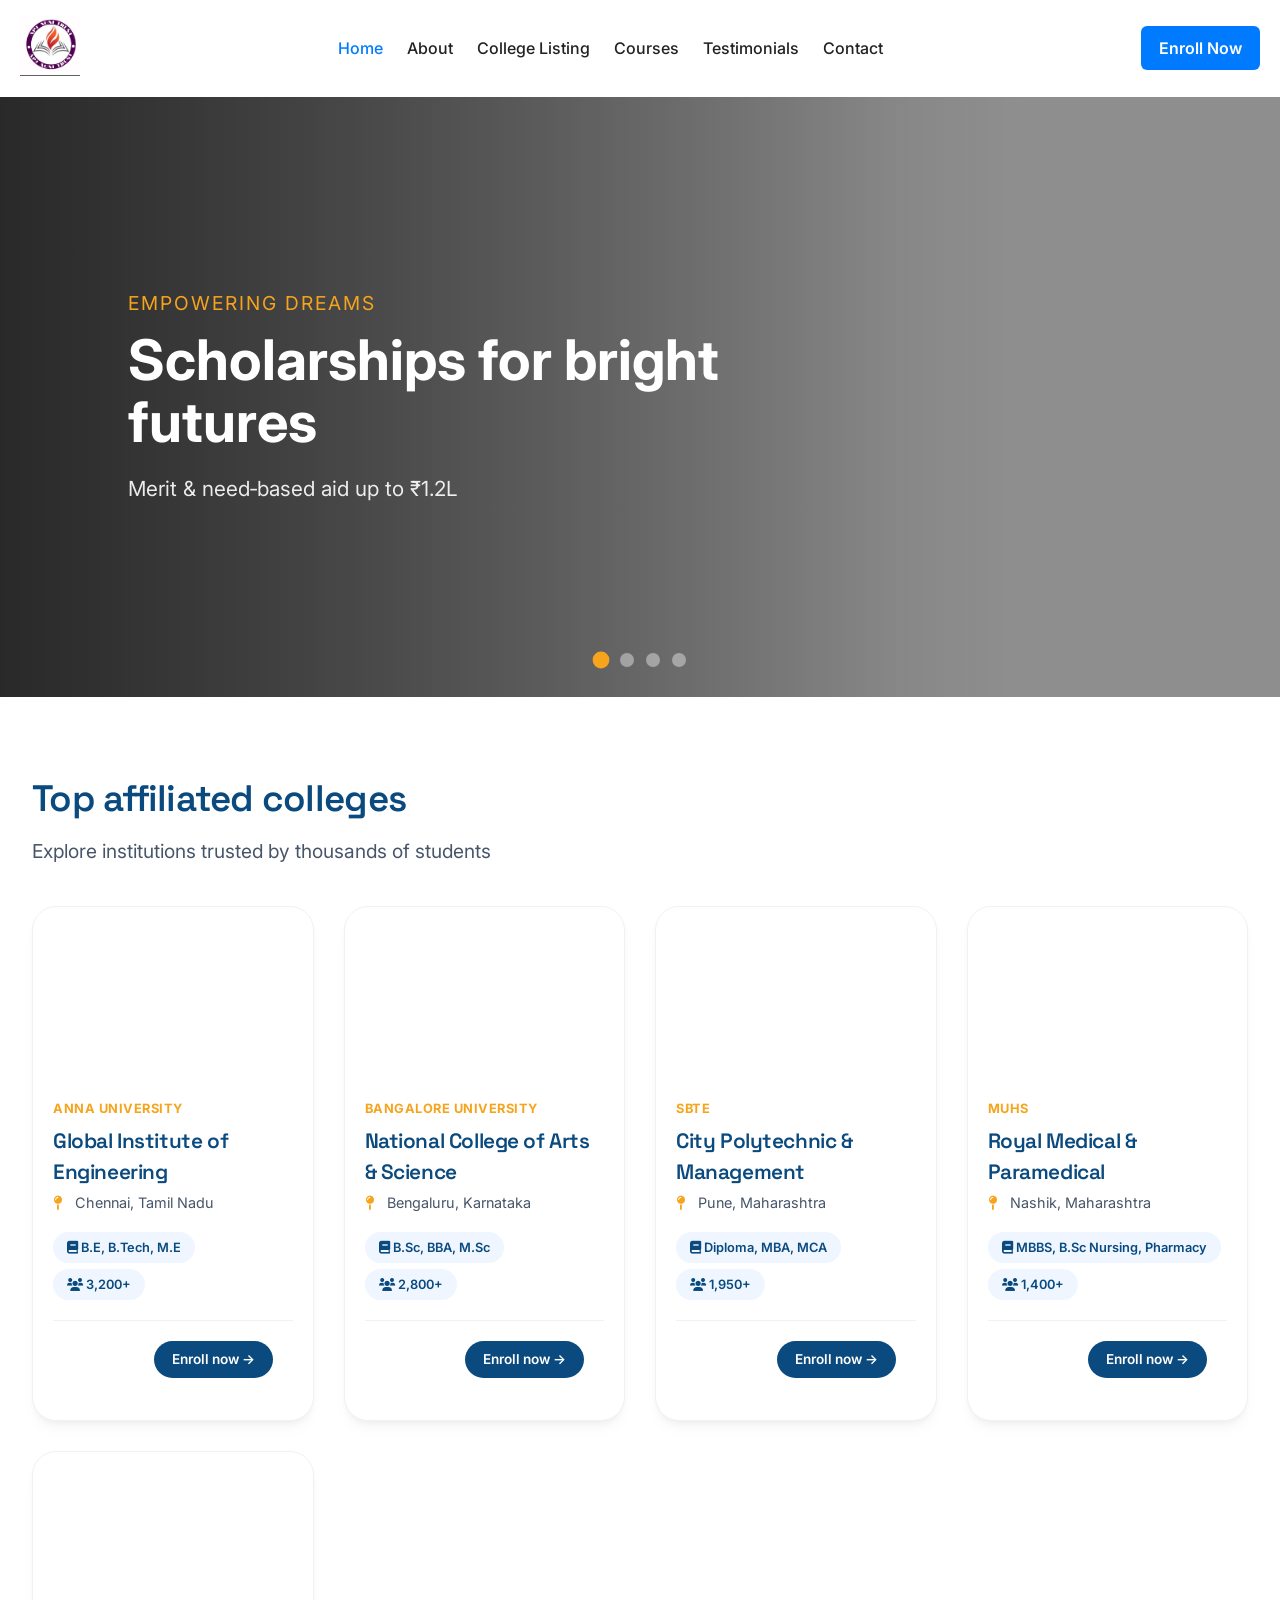
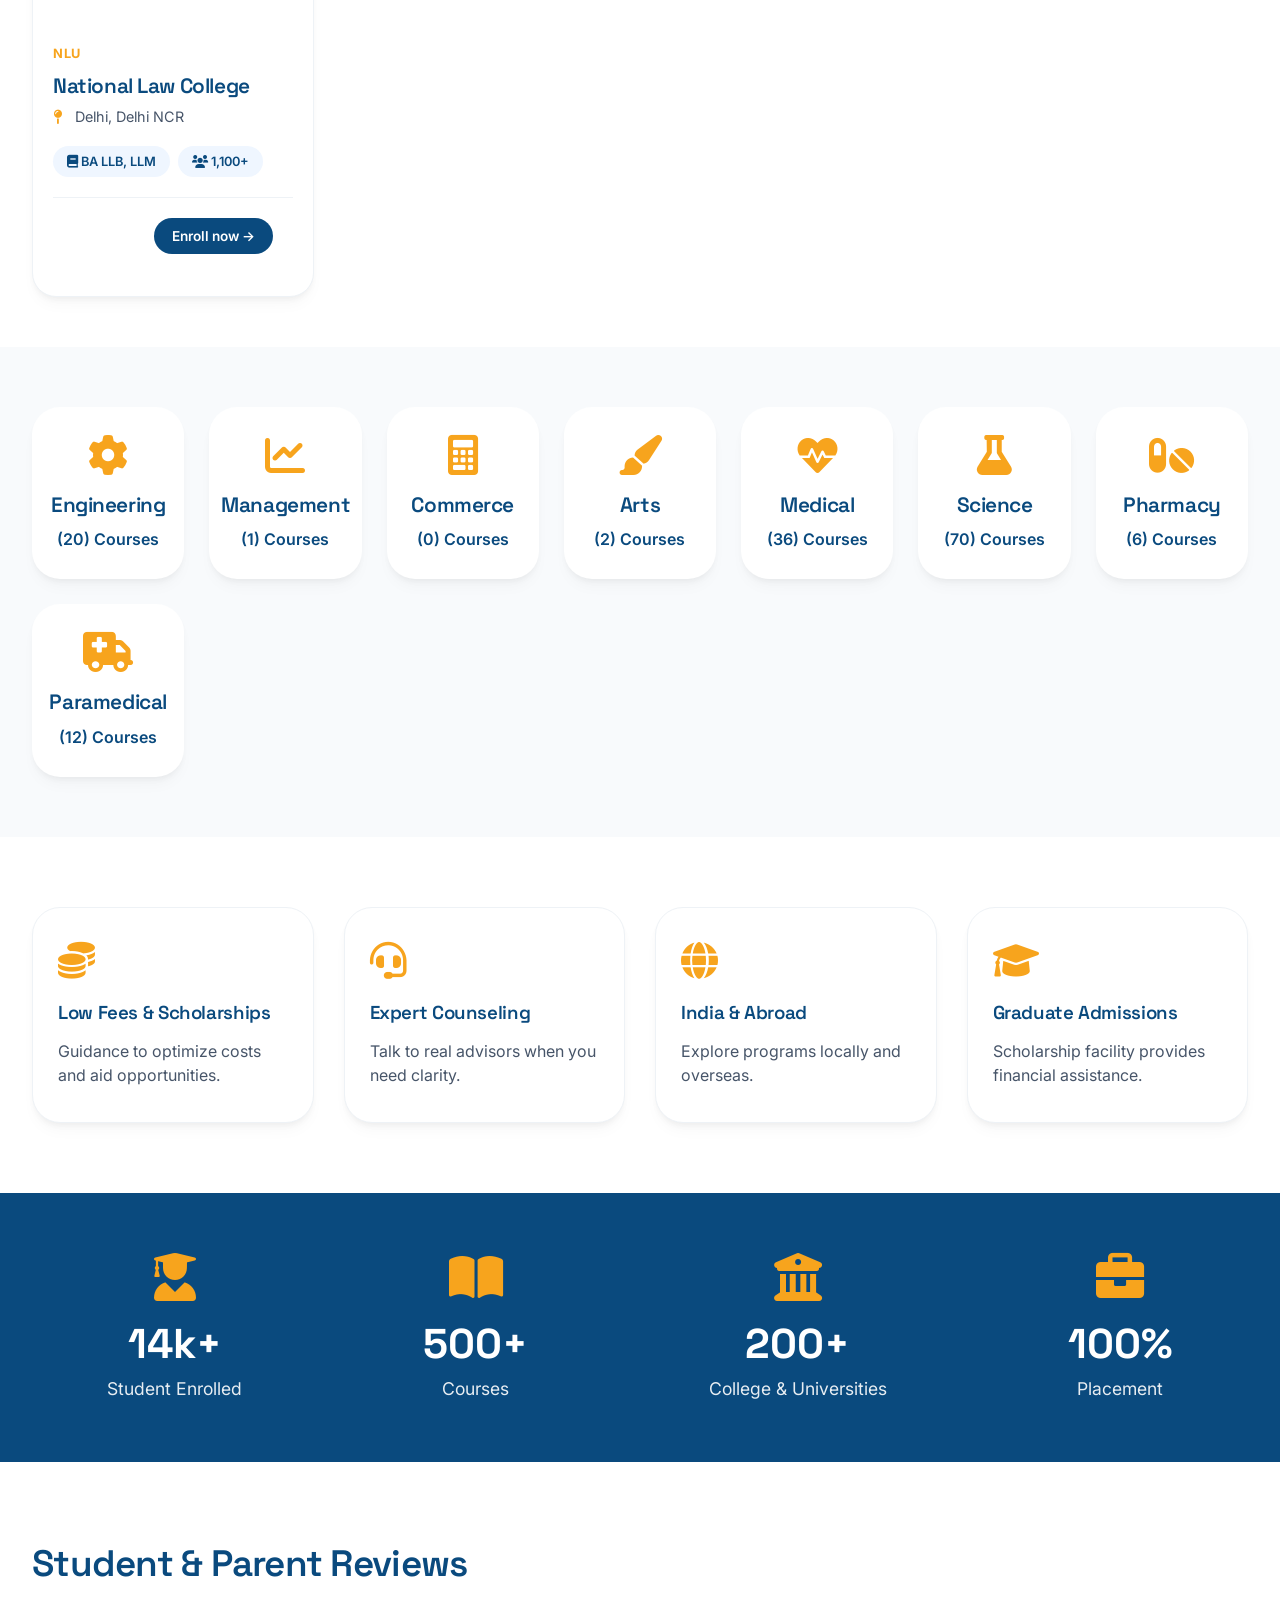
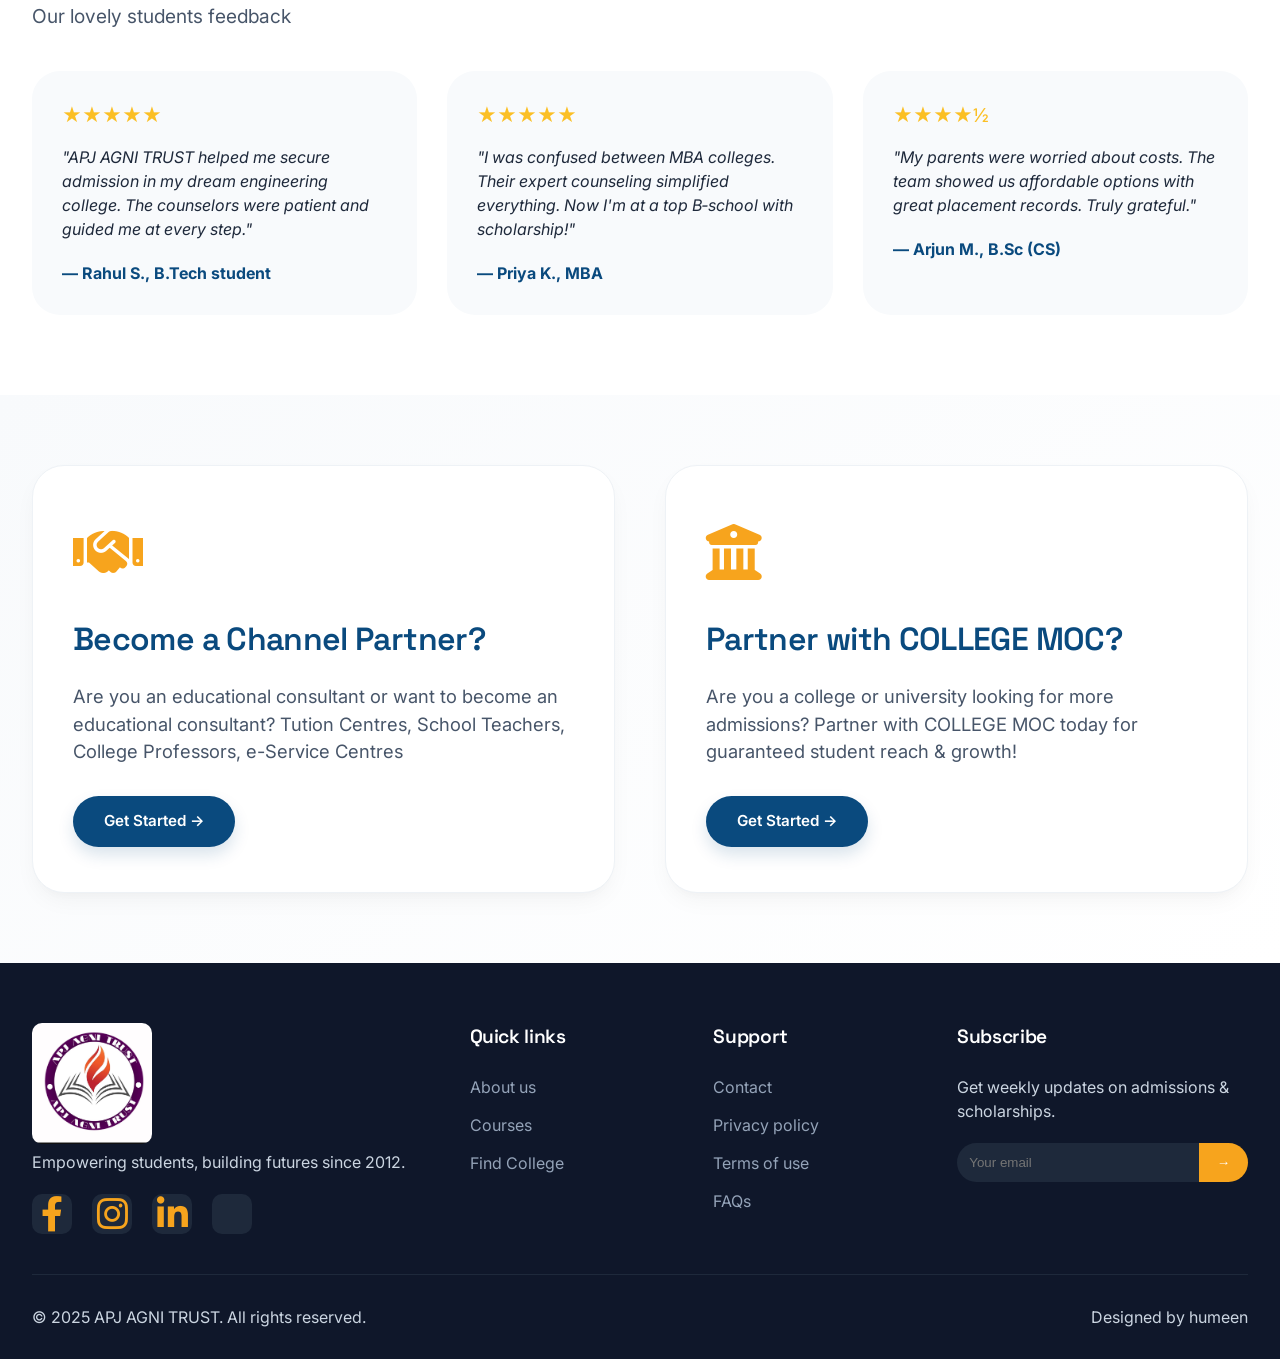
==== index.html @ 27c6a87e "first commit" ====
<!DOCTYPE html>
<html lang="en">

<head>
  <meta charset="UTF-8">
  <meta name="viewport" content="width=device-width, initial-scale=1.0">
  <title>APJ AGNI TRUST · Home | Empowering Education</title>
  <!-- Font Awesome 6 (free) -->
  <link rel="stylesheet" href="https://cdnjs.cloudflare.com/ajax/libs/font-awesome/6.0.0-beta3/css/all.min.css">
  <!-- Google Font: Inter + Space Grotesk (clean & modern) -->
  <link
    href="https://fonts.googleapis.com/css2?family=Inter:opsz,wght@14..32,400;14..32,500;14..32,600;14..32,700&family=Space+Grotesk:wght@400;500;600;700&display=swap"
    rel="stylesheet">
  <link rel="stylesheet" href="style.css">
</head>

<body>
  <!-- HEADER -->
  <header>
    <div class="container navbar">
      <div class="logo">
        <img src="aat.jpeg" alt="logo" width="60" height="auto">
      </div>

      <div class="nav-links" id="mobileMenu">
        <a href="index.html" class="active">Home</a>
        <a href="about.html">About</a>
        <a href="find-college.html">College Listing</a>
        <a href="courses.html">Courses</a>
        <a href="testimonials.html">Testimonials</a>
        <a href="contact.html">Contact</a>
        <a href="contact.html" class="nav-cta mobile-cta">Enroll Now</a>
      </div>

      <a href="contact.html" class="nav-cta desktop-cta">Enroll Now</a>

      <button class="menu-toggle" id="menuToggle" aria-label="Toggle menu">
        <span></span>
        <span></span>
        <span></span>
      </button>
    </div>
  </header>

  <main id="mainContent">
    <!-- HERO SLIDER (dynamic) -->
    <section class="hero-slider" id="heroSlider">
      <div class="slides-container" id="slidesContainer">
        <!-- slides injected via js -->
      </div>
      <div class="slider-dots" id="sliderDots"></div>
    </section>

    <!-- COLLEGE GRID SECTION -->
    <section class="college-grid-section">
      <div class="container">
        <h2 class="section-title">Top affiliated colleges</h2>
        <p class="section-subhead">Explore institutions trusted by thousands of students</p>
        <div class="college-grid" id="collegeGrid"></div>
      </div>
    </section>

    <!-- FEATURES CATEGORY GRID -->
    <section class="features-section">
      <div class="container">
        <div class="category-grid" id="categoryGrid"></div>
      </div>
    </section>

    <!-- CARD ROW (Low Fees, Counseling etc) -->
    <section class="card-row">
      <div class="container">
        <div class="row-grid" id="serviceCards"></div>
      </div>
    </section>

    <!-- QUICK STATS -->
    <section class="quick-stats">
      <div class="container">
        <div class="stats-grid" id="statsGrid"></div>
      </div>
    </section>

    <!-- REVIEWS SECTION -->
    <section class="reviews-section">
      <div class="container">
        <h2 class="section-title">Student & Parent Reviews</h2>
        <p class="section-subhead">Our lovely students feedback</p>
        <div class="review-grid" id="reviewGrid"></div>
      </div>
    </section>

    <!-- PARTNER CTA (Become Channel Partner + College MOC) -->
    <section class="partner-section">
      <div class="container partner-flex" id="partnerSection"></div>
    </section>
  </main>

  <!-- FOOTER -->
  <footer>
    <div class="container">
      <div class="footer-grid">
        <div class="footer-col footer-logo">
          <img src="aat.jpeg" alt="logo" width="120px" height="auto" style="border-radius: 10px;">
          <p>Empowering students, building futures since 2012.</p>
          <div class="social-icons">
            <a href="#"><i class="fab fa-facebook-f"></i></a>
            <a href="#"><i class="fab fa-instagram"></i></a>
            <a href="#"><i class="fab fa-linkedin-in"></i></a>
            <a href="#"><i class="fab fa-x-twitter"></i></a>
          </div>
        </div>
        <div class="footer-col">
          <h4>Quick links</h4>
          <ul>
            <li><a href="about.html">About us</a></li>
            <li><a href="courses.html">Courses</a></li>
            <li><a href="find-college.html">Find College</a></li>
          </ul>
        </div>
        <div class="footer-col">
          <h4>Support</h4>
          <ul>
            <li><a href="contact.html">Contact</a></li>
            <li><a href="#">Privacy policy</a></li>
            <li><a href="#">Terms of use</a></li>
            <li><a href="#">FAQs</a></li>
          </ul>
        </div>
        <div class="footer-col">
          <h4>Subscribe</h4>
          <p>Get weekly updates on admissions & scholarships.</p>
          <form style="display: flex; margin-top: 20px;">
            <input type="email" placeholder="Your email"
              style="padding: 12px; border-radius: 40px 0 0 40px; border: none; flex:1; background: #1e293b; color: white;">
            <button
              style="background: var(--secondary); border: none; border-radius: 0 40px 40px 0; padding: 0 18px; color: white; font-weight: bold;">→</button>
          </form>
        </div>
      </div>
      <div class="footer-bottom">
        <span>© 2025 APJ AGNI TRUST. All rights reserved.</span>
        <span>Designed by humeen</span>
      </div>
    </div>
  </footer>

  <!-- REUSABLE DATA OBJECT (home.js equivalent) -->
  <script>
    (function () {
      "use strict";

      // ---------- MASTER DATA OBJECT – update once, reflects everywhere ----------
      const siteData = {
        // Hero slides (image placeholders – replace with actual URLs)
        heroSlides: [
          {
            image: "https://placehold.co/1600x900/0A4A7E/white?text=Scholarship+Fair+2025",
            subtitle: "Empowering dreams",
            title: "Scholarships for bright futures",
            heading: "Merit & need‑based aid up to ₹1.2L"
          },
          {
            image: "https://placehold.co/1600x900/F7A41D/white?text=Campus+Life",
            subtitle: "500+ partner colleges",
            title: "Find your perfect campus",
            heading: "Pan India & abroad options"
          },
          {
            image: "https://placehold.co/1600x900/0A4A7E/white?text=Expert+Counseling",
            subtitle: "Guidance you can trust",
            title: "One‑on‑one career counseling",
            heading: "10+ years experienced advisors"
          },
          {
            image: "https://placehold.co/1600x900/E56B1A/white?text=Placement+Assured",
            subtitle: "100% placement support",
            title: "Top recruiters, dream packages",
            heading: "Average package ₹6.2 LPA"
          }
        ],

        // College grid (exactly 5 items)
        colleges: [
          {
            image: "https://placehold.co/600x400/0A4A7E/white?text=Global+Institute",
            university: "Anna University",
            name: "Global Institute of Engineering",
            district: "Chennai",
            state: "Tamil Nadu",
            courses: "B.E, B.Tech, M.E",
            students: "3,200+"
          },
          {
            image: "https://placehold.co/600x400/F7A41D/white?text=National+College",
            university: "Bangalore University",
            name: "National College of Arts & Science",
            district: "Bengaluru",
            state: "Karnataka",
            courses: "B.Sc, BBA, M.Sc",
            students: "2,800+"
          },
          {
            image: "https://placehold.co/600x400/E56B1A/white?text=City+Polytechnic",
            university: "SBTE",
            name: "City Polytechnic & Management",
            district: "Pune",
            state: "Maharashtra",
            courses: "Diploma, MBA, MCA",
            students: "1,950+"
          },
          {
            image: "https://placehold.co/600x400/0A4A7E/white?text=Royal+Medical",
            university: "MUHS",
            name: "Royal Medical & Paramedical",
            district: "Nashik",
            state: "Maharashtra",
            courses: "MBBS, B.Sc Nursing, Pharmacy",
            students: "1,400+"
          },
          {
            image: "https://placehold.co/600x400/F7A41D/white?text=National+Law",
            university: "NLU",
            name: "National Law College",
            district: "Delhi",
            state: "Delhi NCR",
            courses: "BA LLB, LLM",
            students: "1,100+"
          }
        ],

        // Category features (Engineering, Management etc) – with counts
        categories: [
          { name: "Engineering", count: "20", icon: "fa-gear" },
          { name: "Management", count: "1", icon: "fa-chart-line" },
          { name: "Commerce", count: "0", icon: "fa-calculator" },
          { name: "Arts", count: "2", icon: "fa-paint-brush" },
          { name: "Medical", count: "36", icon: "fa-heart-pulse" },
          { name: "Science", count: "70", icon: "fa-flask" },
          { name: "Pharmacy", count: "6", icon: "fa-pills" },
          { name: "Paramedical", count: "12", icon: "fa-truck-medical" }
        ],

        // Service cards (low fees, expert counseling etc)
        services: [
          {
            icon: "fa-coins",
            title: "Low Fees & Scholarships",
            desc: "Guidance to optimize costs and aid opportunities."
          },
          {
            icon: "fa-headset",
            title: "Expert Counseling",
            desc: "Talk to real advisors when you need clarity."
          },
          {
            icon: "fa-globe",
            title: "India & Abroad",
            desc: "Explore programs locally and overseas."
          },
          {
            icon: "fa-graduation-cap",
            title: "Graduate Admissions",
            desc: "Scholarship facility provides financial assistance."
          }
        ],

        // Stats (quick views)
        stats: [
          { icon: "fa-user-graduate", value: "14k+", label: "Student Enrolled" },
          { icon: "fa-book-open", value: "500+", label: "Courses" },
          { icon: "fa-building-columns", value: "200+", label: "College & Universities" },
          { icon: "fa-briefcase", value: "100%", label: "Placement" }
        ],

        // Student reviews (3 items)
        reviews: [
          {
            rating: 5,
            text: "APJ AGNI TRUST helped me secure admission in my dream engineering college. The counselors were patient and guided me at every step.",
            author: "Rahul S., B.Tech student"
          },
          {
            rating: 5,
            text: "I was confused between MBA colleges. Their expert counseling simplified everything. Now I'm at a top B‑school with scholarship!",
            author: "Priya K., MBA"
          },
          {
            rating: 4.5,
            text: "My parents were worried about costs. The team showed us affordable options with great placement records. Truly grateful.",
            author: "Arjun M., B.Sc (CS)"
          }
        ],

        // Partner CTA section (two blocks)
        partnerBlocks: [
          {
            icon: "fa-handshake",
            title: "Become a Channel Partner?",
            desc: "Are you an educational consultant or want to become an educational consultant? Tution Centres, School Teachers, College Professors, e-Service Centres",
            buttonText: "Get Started",
            buttonLink: "#"
          },
          {
            icon: "fa-building-columns",
            title: "Partner with COLLEGE MOC?",
            desc: "Are you a college or university looking for more admissions? Partner with COLLEGE MOC today for guaranteed student reach & growth!",
            buttonText: "Get Started",
            buttonLink: "#"
          }
        ]
      };

      // ---------- RENDER FUNCTIONS ----------
      function renderHero() {
        const container = document.getElementById('slidesContainer');
        const dotsContainer = document.getElementById('sliderDots');
        if (!container) return;

        let slidesHtml = '';
        let dotsHtml = '';
        siteData.heroSlides.forEach((slide, idx) => {
          const activeClass = idx === 0 ? 'active' : '';
          slidesHtml += `
            <div class="slide ${activeClass}" style="background-image: linear-gradient(90deg, rgba(0,0,0,0.6) 0%, rgba(0,0,0,0.3) 80%), url('${slide.image}');">
              <div class="slide-content">
                <div class="slide-subtitle">${slide.subtitle}</div>
                <div class="slide-title">${slide.title}</div>
                <div class="slide-heading">${slide.heading}</div>
              </div>
            </div>
          `;
          dotsHtml += `<div class="dot ${idx === 0 ? 'active' : ''}" data-index="${idx}"></div>`;
        });
        container.innerHTML = slidesHtml;
        dotsContainer.innerHTML = dotsHtml;

        // Slider logic (auto + click)
        let currentSlide = 0;
        const slides = document.querySelectorAll('.slide');
        const dots = document.querySelectorAll('.dot');

        function showSlide(index) {
          slides.forEach((s, i) => {
            s.classList.toggle('active', i === index);
          });
          dots.forEach((d, i) => {
            d.classList.toggle('active', i === index);
          });
          currentSlide = index;
        }

        // Auto advance
        setInterval(() => {
          let next = (currentSlide + 1) % slides.length;
          showSlide(next);
        }, 5000);

        dots.forEach(dot => {
          dot.addEventListener('click', (e) => {
            const idx = parseInt(e.target.dataset.index, 10);
            showSlide(idx);
          });
        });
      }

      function renderColleges() {
        const grid = document.getElementById('collegeGrid');
        if (!grid) return;
        let html = '';
        siteData.colleges.forEach(c => {
          html += `
            <div class="college-card">
              <div class="card-img" style="background-image: url('${c.image}');"></div>
              <div class="card-content">
                <div class="univ-name">${c.university}</div>
                <h3 class="college-name">${c.name}</h3>
                <div class="location"><i class="fas fa-map-pin"></i> ${c.district}, ${c.state}</div>
                <span class="course-tag"><i class="fas fa-book"></i> ${c.courses}</span>
                <span class="course-tag"><i class="fas fa-users"></i> ${c.students}</span>
                <div class="card-footer">
                  <span></span>
                  <a href="#" class="enroll-btn">Enroll now →</a>
                </div>
              </div>
            </div>
          `;
        });
        grid.innerHTML = html;
      }

      function renderCategories() {
        const grid = document.getElementById('categoryGrid');
        if (!grid) return;
        let html = '';
        siteData.categories.forEach(cat => {
          html += `
            <div class="category-item">
              <i class="fas ${cat.icon}"></i>
              <h4>${cat.name}</h4>
              <p>(${cat.count}) Courses</p>
            </div>
          `;
        });
        grid.innerHTML = html;
      }

      function renderServiceCards() {
        const grid = document.getElementById('serviceCards');
        if (!grid) return;
        let html = '';
        siteData.services.forEach(s => {
          html += `
            <div class="info-card">
              <i class="fas ${s.icon}"></i>
              <h3>${s.title}</h3>
              <p style="color: var(--gray-600);">${s.desc}</p>
            </div>
          `;
        });
        grid.innerHTML = html;
      }

      function renderStats() {
        const grid = document.getElementById('statsGrid');
        if (!grid) return;
        let html = '';
        siteData.stats.forEach(stat => {
          html += `
            <div class="stat-item">
              <i class="fas ${stat.icon}"></i>
              <div class="stat-number">${stat.value}</div>
              <div class="stat-label">${stat.label}</div>
            </div>
          `;
        });
        grid.innerHTML = html;
      }

      function renderReviews() {
        const grid = document.getElementById('reviewGrid');
        if (!grid) return;
        let html = '';
        siteData.reviews.forEach(r => {
          let stars = '';
          for (let i = 0; i < Math.floor(r.rating); i++) stars += '★';
          if (r.rating % 1 !== 0) stars += '½';
          html += `
            <div class="review-card">
              <div class="review-rating">${stars}</div>
              <p class="review-text">"${r.text}"</p>
              <div class="review-author">— ${r.author}</div>
            </div>
          `;
        });
        grid.innerHTML = html;
      }

      function renderPartner() {
        const section = document.getElementById('partnerSection');
        if (!section) return;
        let html = '';
        siteData.partnerBlocks.forEach(block => {
          html += `
            <div class="partner-card">
              <div class="partner-img"><i class="fas ${block.icon}"></i></div>
              <h3>${block.title}</h3>
              <p>${block.desc}</p>
              <a href="${block.buttonLink}" class="btn">${block.buttonText} →</a>
            </div>
          `;
        });
        section.innerHTML = html;
      }

      // Initial render
      renderHero();
      renderColleges();
      renderCategories();
      renderServiceCards();
      renderStats();
      renderReviews();
      renderPartner();
    })();
  </script>
  <!-- optional tiny style to match icons etc -->
  <style>
    .fa-star,
    .fa-star-half-alt {
      color: #fbbf24;
    }

    .category-item i,
    .info-card i,
    .partner-img i {
      color: var(--secondary);
    }

    .stat-item i {
      color: var(--secondary);
    }
  </style>
    <script>
    const menuToggle = document.getElementById("menuToggle");
    const mobileMenu = document.getElementById("mobileMenu");
    const menuLinks = mobileMenu.querySelectorAll("a");

    menuToggle.addEventListener("click", () => {
      menuToggle.classList.toggle("active");
      mobileMenu.classList.toggle("active");
      document.body.classList.toggle("menu-open");
    });

    menuLinks.forEach(link => {
      link.addEventListener("click", () => {
        menuToggle.classList.remove("active");
        mobileMenu.classList.remove("active");
        document.body.classList.remove("menu-open");
      });
    });
  </script>
</body>

</html>
---- style.css ----
/* ---------- style.css - Consolidated styles for APJ AGNI TRUST ---------- */
/* ---------- GLOBAL & COLOR VARIABLES ---------- */
:root {
  --primary: #0A4A7E;        /* deep trust blue */
  --secondary: #F7A41D;       /* warm amber */
  --accent: #E56B1A;          /* deep orange accent */
  --gray-100: #F8FAFC;
  --gray-200: #F1F5F9;
  --gray-600: #475569;
  --gray-800: #1E293B;
  --white: #FFFFFF;
  --shadow-sm: 0 4px 6px -2px rgba(0, 0, 0, 0.05), 0 10px 15px -3px rgba(0, 0, 0, 0.03);
  --shadow-md: 0 10px 25px -5px rgba(0, 0, 0, 0.05), 0 8px 10px -6px rgba(0, 0, 0, 0.02);
  --shadow-hover: 0 25px 35px -12px rgba(10, 74, 126, 0.15);
  --radius: 18px;
  --radius-btn: 40px;
}

* {
  margin: 0;
  padding: 0;
  box-sizing: border-box;
}

body {
  background-color: var(--white);
  color: var(--gray-800);
  font-family: "Inter", sans-serif;
  font-weight: 400;
  line-height: 1.5;
  overflow-x: hidden;
}

h1, h2, h3, h4, h5 {
  font-family: "Space Grotesk", sans-serif;
  font-weight: 600;
  letter-spacing: -0.02em;
  color: var(--primary);
}

a {
  text-decoration: none;
}

.container {
  max-width: 1280px;
  margin: 0 auto;
  padding: 0 32px;
}

/* ---------- UTILITY CLASSES ---------- */
.btn {
  display: inline-block;
  font-weight: 600;
  font-size: 0.95rem;
  padding: 0.75rem 1.8rem;
  border-radius: var(--radius-btn);
  transition: all 0.2s ease;
  cursor: pointer;
  border: 2px solid transparent;
  background: var(--primary);
  color: var(--white);
  box-shadow: 0 8px 16px rgba(10, 74, 126, 0.15);
}
.btn:hover {
  background: #0c5a9c;
  transform: translateY(-2px);
  box-shadow: 0 12px 24px rgba(10, 74, 126, 0.25);
}
.btn-outline {
  background: transparent;
  border: 2px solid var(--primary);
  color: var(--primary);
  box-shadow: none;
}
.btn-outline:hover {
  background: var(--primary);
  color: white;
}
.section-title {
  font-size: 2.3rem;
  margin-bottom: 1rem;
  line-height: 1.2;
}
.section-subhead {
  font-size: 1.2rem;
  color: var(--gray-600);
  max-width: 700px;
  margin-bottom: 2.5rem;
}

/* ---------- HEADER / NAV (sticky, used on all pages) ---------- */
/* ===== HEADER BASE ===== */
header {
  width: 100%;
  position: relative;
  z-index: 1000;
  background: #fff;
}

.navbar {
  display: flex;
  align-items: center;
  justify-content: space-between;
  gap: 20px;
  padding: 15px 20px;
}

.nav-links {
  display: flex;
  align-items: center;
  gap: 24px;
}

.nav-links a {
  text-decoration: none;
  color: #222;
  font-weight: 500;
}

.nav-links a.active {
  color: #007bff;
}

.nav-cta {
  text-decoration: none;
  background: #007bff;
  color: #fff;
  padding: 10px 18px;
  border-radius: 6px;
  font-weight: 600;
}

.menu-toggle {
  display: none;
  background: none;
  border: none;
  cursor: pointer;
  width: 32px;
  height: 28px;
  padding: 0;
  position: relative;
  z-index: 1101;
}

.menu-toggle span {
  display: block;
  width: 100%;
  height: 3px;
  background: #222;
  margin: 6px 0;
  border-radius: 2px;
  transition: all 0.3s ease;
}

.mobile-cta {
  display: none;
}

/* ===== MOBILE ONLY ===== */
@media (max-width: 767px) {
  .desktop-cta {
    display: none;
  }

  .menu-toggle {
    display: block;
  }

  .nav-links {
    position: fixed;
    top: 0;
    left: -100%;
    width: 100%;
    height: 100vh;
    background: #ffffff;
    display: flex;
    flex-direction: column;
    justify-content: center;
    align-items: center;
    gap: 28px;
    transition: left 0.35s ease;
    z-index: 1100;
  }

  .nav-links a {
    font-size: 24px;
    font-weight: 600;
  }

  .nav-links.active {
    left: 0;
  }

  .mobile-cta {
    display: inline-block;
    margin-top: 10px;
  }

  /* Hamburger animation */
  .menu-toggle.active span:nth-child(1) {
    transform: translateY(9px) rotate(45deg);
  }

  .menu-toggle.active span:nth-child(2) {
    opacity: 0;
  }

  .menu-toggle.active span:nth-child(3) {
    transform: translateY(-9px) rotate(-45deg);
  }

  body.menu-open {
    overflow: hidden;
  }
}

/* ---------- PAGE HEADER / BREADCRUMB (shared) ---------- */
.page-header {
  background: linear-gradient(145deg, #F8FAFC, #FFFFFF);
  padding: 40px 0 20px;
}
.breadcrumb {
  display: flex;
  gap: 8px;
  color: var(--gray-600);
  margin-bottom: 20px;
}
.breadcrumb a {
  color: var(--primary);
}

/* ---------- FOOTER (shared) ---------- */
footer {
  background: #0f172a;
  color: #cbd5e1;
  padding: 60px 0 30px;
}
.footer-grid {
  display: grid;
  grid-template-columns: 2fr 1fr 1fr 1.5fr;
  gap: 50px;
  margin-bottom: 40px;
}
.footer-logo i {
  color: var(--secondary);
  font-size: 2.2rem;
}
.footer-logo span {
  color: white;
  font-size: 1.8rem;
  font-weight: 700;
  font-family: "Space Grotesk";
}
.social-icons {
  display: flex;
  gap: 20px;
  margin-top: 20px;
}
.social-icons a {
  color: #94a3b8;
  background: #1e293b;
  width: 40px;
  height: 40px;
  border-radius: 10px;
  display: inline-flex;
  align-items: center;
  justify-content: center;
}
.social-icons a:hover {
  background: var(--secondary);
  color: white;
}
.footer-col h4 {
  color: white;
  font-size: 1.2rem;
  margin-bottom: 24px;
}
.footer-col ul {
  list-style: none;
}
.footer-col li {
  margin-bottom: 14px;
}
.footer-col a {
  color: #94a3b8;
}
.footer-col a:hover {
  color: var(--secondary);
}
.footer-bottom {
  border-top: 1px solid #1e293b;
  padding-top: 30px;
  display: flex;
  justify-content: space-between;
}

/* ---------- HERO SLIDER (homepage) ---------- */
.hero-slider {
  position: relative;
  height: 600px;
  overflow: hidden;
}
.slides-container {
  height: 100%;
  position: relative;
}
.slide {
  position: absolute;
  top: 0;
  left: 0;
  width: 100%;
  height: 100%;
  background-size: cover;
  background-position: center;
  opacity: 0;
  transition: opacity 1s ease-in-out;
  display: flex;
  align-items: center;
}
.slide.active {
  opacity: 1;
  z-index: 10;
}
.slide::before {
  content: '';
  position: absolute;
  top: 0;
  left: 0;
  width: 100%;
  height: 100%;
  background: linear-gradient(90deg, rgba(0, 0, 0, 0.6) 0%, rgba(0, 0, 0, 0.2) 70%);
  z-index: 1;
}
.slide-content {
  position: relative;
  z-index: 20;
  color: white;
  max-width: 700px;
  margin-left: 10%;
}
.slide-subtitle {
  font-size: 1.2rem;
  text-transform: uppercase;
  letter-spacing: 2px;
  color: var(--secondary);
  margin-bottom: 12px;
}
.slide-title {
  font-size: 3.5rem;
  font-weight: 700;
  line-height: 1.1;
  color: white;
  margin-bottom: 20px;
}
.slide-heading {
  font-size: 1.3rem;
  opacity: 0.9;
  max-width: 600px;
}
.slider-dots {
  position: absolute;
  bottom: 30px;
  left: 50%;
  transform: translateX(-50%);
  z-index: 30;
  display: flex;
  gap: 12px;
}
.dot {
  width: 14px;
  height: 14px;
  border-radius: 50%;
  background: rgba(255, 255, 255, 0.4);
  cursor: pointer;
  transition: 0.2s;
}
.dot.active {
  background: var(--secondary);
  transform: scale(1.2);
}

/* ---------- COLLEGE GRID (used on homepage & listing) ---------- */
.college-grid-section {
  padding: 80px 0 50px;
}
.college-grid {
  display: grid;
  grid-template-columns: repeat(auto-fit, minmax(260px, 1fr));
  gap: 30px;
  margin-top: 30px;
}
.college-card {
  background: white;
  border-radius: 24px;
  overflow: hidden;
  box-shadow: var(--shadow-sm);
  transition: 0.25s;
  border: 1px solid #eef2f6;
}
.college-card:hover {
  transform: translateY(-8px);
  box-shadow: var(--shadow-hover);
  border-bottom: 4px solid var(--secondary);
}
.card-img {
  height: 170px;
  background-size: cover;
  background-position: center;
}
.card-content {
  padding: 22px 20px;
}
.univ-name {
  font-size: 0.8rem;
  text-transform: uppercase;
  letter-spacing: 0.5px;
  color: var(--secondary);
  font-weight: 700;
}
.college-name {
  font-size: 1.3rem;
  margin: 8px 0 4px;
  color: var(--primary);
}
.location {
  color: var(--gray-600);
  font-size: 0.9rem;
  margin-bottom: 12px;
}
.location i {
  color: var(--secondary);
  width: 18px;
}
.course-tag {
  background: #EFF6FF;
  padding: 6px 14px;
  border-radius: 30px;
  font-size: 0.8rem;
  font-weight: 600;
  color: var(--primary);
  display: inline-block;
  margin: 6px 4px 0 0;
}
.card-footer {
  display: flex;
  justify-content: space-between;
  align-items: center;
  margin-top: 20px;
}
.enroll-btn {
  background: var(--primary);
  color: white;
  padding: 8px 18px;
  border-radius: 30px;
  font-size: 0.85rem;
  font-weight: 600;
}
.enroll-btn:hover {
  background: var(--secondary);
}

/* ---------- FEATURES CATEGORY GRID (homepage) ---------- */
.features-section {
  padding: 60px 0;
  background: var(--gray-100);
}
.category-grid {
  display: grid;
  grid-template-columns: repeat(auto-fit, minmax(150px, 1fr));
  gap: 25px;
  text-align: center;
}
.category-item {
  background: white;
  padding: 28px 12px;
  border-radius: 28px;
  transition: 0.2s;
  box-shadow: var(--shadow-sm);
}
.category-item i {
  font-size: 2.5rem;
  color: var(--secondary);
  margin-bottom: 15px;
}
.category-item h4 {
  font-size: 1.3rem;
  margin-bottom: 6px;
}
.category-item p {
  color: var(--primary);
  font-weight: 600;
}

/* ---------- CARD ROW (Low Fees, Counseling etc) ---------- */
.card-row {
  padding: 70px 0;
}
.row-grid {
  display: grid;
  grid-template-columns: repeat(auto-fit, minmax(220px, 1fr));
  gap: 30px;
}
.info-card {
  background: var(--white);
  padding: 35px 25px;
  border-radius: 28px;
  box-shadow: var(--shadow-sm);
  border: 1px solid #eef2f6;
  transition: 0.2s;
}
.info-card:hover {
  border-bottom: 4px solid var(--secondary);
}
.info-card i {
  font-size: 2.3rem;
  color: var(--secondary);
  margin-bottom: 20px;
}
.info-card h3 {
  margin-bottom: 12px;
}

/* ---------- QUICK STATS (homepage & about) ---------- */
.quick-stats {
  background: var(--primary);
  padding: 60px 0;
  color: white;
}
.stats-grid {
  display: flex;
  justify-content: space-around;
  flex-wrap: wrap;
  gap: 30px;
}
.stat-item {
  text-align: center;
}
.stat-item i {
  font-size: 3rem;
  color: var(--secondary);
  margin-bottom: 12px;
}
.stat-number {
  font-size: 2.6rem;
  font-weight: 700;
  font-family: "Space Grotesk";
  color: white;
}
.stat-label {
  font-size: 1.1rem;
  opacity: 0.9;
}

/* ---------- REVIEWS SECTION (homepage) ---------- */
.reviews-section {
  padding: 80px 0;
  background: white;
}
.review-grid {
  display: grid;
  grid-template-columns: repeat(auto-fit, minmax(300px, 1fr));
  gap: 30px;
  margin-top: 30px;
}
.review-card {
  background: var(--gray-100);
  border-radius: 28px;
  padding: 30px;
  transition: 0.2s;
}
.review-card:hover {
  background: white;
  box-shadow: var(--shadow-hover);
}
.review-rating {
  color: #fbbf24;
  font-size: 1.2rem;
  margin-bottom: 15px;
}
.review-text {
  font-style: italic;
  margin-bottom: 20px;
  color: var(--gray-800);
}
.review-author {
  font-weight: 700;
  color: var(--primary);
}

/* ---------- PARTNER CTA SECTION (shared) ---------- */
.partner-section, .partner-cta-section {
  padding: 70px 0;
  background: linear-gradient(145deg, #F8FAFC, #FFFFFF);
}
.partner-flex {
  display: grid;
  grid-template-columns: 1fr 1fr;
  gap: 50px;
}
.partner-card {
  background: white;
  border-radius: 32px;
  padding: 45px 40px;
  box-shadow: var(--shadow-md);
  border: 1px solid #eef2f6;
}
.partner-card h3 {
  font-size: 2rem;
  margin-bottom: 20px;
}
.partner-card p {
  color: var(--gray-600);
  margin-bottom: 30px;
  font-size: 1.15rem;
}
.partner-img {
  font-size: 3.5rem;
  color: var(--secondary);
  margin-bottom: 20px;
}

/* ---------- ABOUT PAGE SPECIFIC ---------- */
.about-hero {
  background: linear-gradient(145deg, #F8FAFC, #FFFFFF);
  padding: 50px 0 30px;
}
.about-hero h1 {
  font-size: 3rem;
  margin-bottom: 20px;
}
.intro-section {
  padding: 30px 0 50px;
}
.about-grid {
  display: grid;
  grid-template-columns: 1fr 1fr;
  gap: 60px;
  align-items: center;
}
.about-text p {
  margin: 20px 0 20px;
  color: var(--gray-600);
  font-size: 1.1rem;
}
.experience-badge {
  background: var(--secondary);
  color: white;
  padding: 25px 30px;
  border-radius: 40px;
  display: inline-block;
  text-align: center;
}
.experience-badge .years {
  font-size: 3rem;
  font-weight: 700;
  font-family: "Space Grotesk";
  line-height: 1;
}
.about-image {
  background: var(--primary);
  border-radius: 40px;
  min-height: 340px;
  background-size: cover;
  background-position: center;
  border: 3px solid var(--secondary);
}
.mission-network {
  padding: 60px 0;
  background: var(--gray-100);
}
.mission-grid {
  display: grid;
  grid-template-columns: 1fr 1fr;
  gap: 50px;
}
.mission-card, .network-card {
  background: white;
  padding: 40px;
  border-radius: 32px;
  box-shadow: var(--shadow-sm);
}
.mission-card h2, .network-card h2 {
  margin-bottom: 20px;
}
.mission-card p, .network-card p {
  color: var(--gray-600);
  font-size: 1.05rem;
}
.usp-section {
  padding: 70px 0;
}
.usp-grid {
  display: grid;
  grid-template-columns: 1fr 1fr;
  gap: 40px;
  align-items: start;
}
.usp-list {
  list-style: none;
}
.usp-list li {
  margin-bottom: 22px;
  font-size: 1.15rem;
  display: flex;
  gap: 15px;
  align-items: flex-start;
}
.usp-list li i {
  color: var(--secondary);
  font-size: 1.8rem;
  min-width: 40px;
}
.usp-highlight {
  background: var(--primary);
  color: white;
  padding: 40px;
  border-radius: 40px;
}
.usp-highlight h3 {
  color: white;
  font-size: 2rem;
  margin-bottom: 20px;
}
.usp-highlight p {
  color: rgba(255, 255, 255, 0.9);
  margin-bottom: 25px;
}
.why-choose {
  padding: 60px 0;
  background: white;
}
.choose-grid {
  display: grid;
  grid-template-columns: repeat(auto-fit, minmax(240px, 1fr));
  gap: 30px;
  margin-top: 30px;
}
.choose-card {
  background: var(--gray-100);
  padding: 35px 25px;
  border-radius: 28px;
  text-align: center;
  transition: 0.2s;
}
.choose-card i {
  font-size: 2.8rem;
  color: var(--secondary);
  margin-bottom: 20px;
}
.choose-card h3 {
  margin-bottom: 12px;
}
.instructors {
  padding: 80px 0;
  background: var(--gray-100);
}
.instructor-grid {
  display: grid;
  grid-template-columns: repeat(auto-fit, minmax(220px, 1fr));
  gap: 40px;
  margin-top: 40px;
}
.instructor-card {
  background: white;
  border-radius: 30px;
  padding: 30px 20px;
  text-align: center;
  box-shadow: var(--shadow-sm);
}
.instructor-img {
  width: 130px;
  height: 130px;
  background: var(--primary);
  border-radius: 50%;
  margin: 0 auto 20px;
  background-size: cover;
  background-position: center;
  border: 4px solid var(--secondary);
}
.instructor-card h3 {
  font-size: 1.4rem;
}
.instructor-title {
  color: var(--secondary);
  font-weight: 600;
  margin-top: 8px;
}
.stats-row {
  background: var(--primary);
  padding: 60px 0;
  color: white;
}
.stats-flex {
  display: flex;
  justify-content: space-around;
  flex-wrap: wrap;
  gap: 30px;
}
.stat-block {
  text-align: center;
}
.stat-block i {
  font-size: 3rem;
  color: var(--secondary);
  margin-bottom: 10px;
}
.stat-block .number {
  font-size: 2.6rem;
  font-weight: 700;
  font-family: "Space Grotesk";
}
.reviews-showcase {
  padding: 80px 0;
}
.review-slider {
  display: grid;
  grid-template-columns: repeat(auto-fit, minmax(300px, 1fr));
  gap: 30px;
  margin-top: 30px;
}
.review-item {
  background: var(--gray-100);
  border-radius: 28px;
  padding: 30px;
  border-left: 6px solid var(--secondary);
}
.review-item h4 {
  color: var(--secondary);
  margin-bottom: 8px;
}
.review-item p {
  margin: 15px 0;
}
.review-author {
  font-weight: 700;
  color: var(--primary);
}
.partners {
  padding: 60px 0;
  background: white;
}
.partner-heading {
  display: flex;
  align-items: center;
  gap: 50px;
  flex-wrap: wrap;
  margin-bottom: 40px;
}
.partner-logos {
  display: flex;
  flex-wrap: wrap;
  gap: 40px;
  align-items: center;
  justify-content: center;
}
.partner-logos i {
  font-size: 3rem;
  color: var(--gray-600);
  opacity: 0.6;
  transition: 0.2s;
}
.partner-logos span {
  font-size: 1.5rem;
  font-weight: 700;
  color: var(--primary);
  opacity: 0.7;
}
.newsletter {
  background: var(--secondary);
  padding: 70px 0;
  color: white;
}
.newsletter-flex {
  display: flex;
  justify-content: space-between;
  align-items: center;
  flex-wrap: wrap;
  gap: 30px;
}
.newsletter h2 {
  color: white;
  font-size: 2.2rem;
}
.newsletter .small-stat {
  display: flex;
  gap: 25px;
}
.newsletter .small-stat span {
  display: flex;
  align-items: center;
  gap: 6px;
}
.newsletter-form {
  display: flex;
  width: 100%;
  max-width: 500px;
}
.newsletter-form input {
  flex: 1;
  padding: 18px 20px;
  border: none;
  border-radius: 50px 0 0 50px;
  font-size: 1rem;
}
.newsletter-form button {
  background: var(--primary);
  color: white;
  border: none;
  padding: 0 35px;
  border-radius: 0 50px 50px 0;
  font-weight: 700;
  cursor: pointer;
}

/* ---------- COLLEGE LISTING (filter sidebar) ---------- */
.listing-section {
  padding: 40px 0 80px;
}
.listing-wrapper {
  display: grid;
  grid-template-columns: 360px 1fr;
  gap: 40px;
  align-items: start;
}
.filter-sidebar {
  background: white;
  border-radius: 28px;
  padding: 25px 20px;
  box-shadow: var(--shadow-sm);
  border: 1px solid #eef2f6;
  position: sticky;
  top: 100px;
  max-height: calc(100vh - 120px);
  overflow-y: auto;
}
.filter-sidebar::-webkit-scrollbar {
  width: 5px;
}
.filter-sidebar::-webkit-scrollbar-track {
  background: #f1f1f1;
  border-radius: 10px;
}
.filter-sidebar::-webkit-scrollbar-thumb {
  background: var(--secondary);
  border-radius: 10px;
}
.filter-group {
  margin-bottom: 28px;
  border-bottom: 1px solid #eef2f6;
  padding-bottom: 20px;
}
.filter-group h4 {
  font-size: 1.2rem;
  margin-bottom: 16px;
  display: flex;
  align-items: center;
  gap: 8px;
  color: var(--primary);
}
.filter-options {
  display: flex;
  flex-direction: column;
  gap: 12px;
}
.filter-check {
  display: flex;
  align-items: center;
  gap: 10px;
  font-size: 0.95rem;
  cursor: pointer;
}
.filter-check input[type="checkbox"] {
  width: 18px;
  height: 18px;
  accent-color: var(--secondary);
}
.filter-count {
  margin-left: auto;
  color: var(--gray-600);
  font-size: 0.85rem;
}
.clear-filters {
  background: transparent;
  border: 1px solid var(--primary);
  color: var(--primary);
  padding: 12px;
  border-radius: 30px;
  width: 100%;
  font-weight: 600;
  cursor: pointer;
  transition: 0.2s;
  margin-top: 15px;
}
.clear-filters:hover {
  background: var(--primary);
  color: white;
}
.results-header {
  display: flex;
  justify-content: space-between;
  align-items: center;
  margin-bottom: 25px;
  flex-wrap: wrap;
}
.course-tags {
  display: flex;
  flex-wrap: wrap;
  gap: 8px;
  margin: 12px 0;
}
.tag {
  background: #EFF6FF;
  padding: 5px 12px;
  border-radius: 30px;
  font-size: 0.75rem;
  font-weight: 600;
  color: var(--primary);
}
.meta-footer {
  display: flex;
  justify-content: space-between;
  align-items: center;
  margin-top: 15px;
  border-top: 1px solid #eef2f6;
  padding-top: 15px;
}
.meta-footer span {
  color: var(--gray-600);
  font-size: 0.9rem;
}
.enroll-link {
  color: var(--secondary);
  font-weight: 600;
}

/* ---------- COURSES PAGE (tabs, course cards) ---------- */
.course-tabs {
  padding: 30px 0 10px;
}
.tab-container {
  display: flex;
  flex-wrap: wrap;
  gap: 15px;
  justify-content: center;
}
.tab-btn {
  background: transparent;
  border: 2px solid var(--primary);
  color: var(--primary);
  padding: 12px 28px;
  border-radius: 50px;
  font-weight: 600;
  cursor: pointer;
  transition: 0.2s;
  font-size: 1rem;
}
.tab-btn.active, .tab-btn:hover {
  background: var(--primary);
  color: white;
}
.courses-section {
  padding: 40px 0 80px;
}
.course-grid {
  display: grid;
  grid-template-columns: repeat(auto-fill, minmax(320px, 1fr));
  gap: 30px;
  margin-top: 30px;
}
.course-card {
  background: white;
  border-radius: 24px;
  overflow: hidden;
  box-shadow: var(--shadow-sm);
  transition: 0.25s;
  border: 1px solid #eef2f6;
  display: flex;
  flex-direction: column;
}
.course-card:hover {
  transform: translateY(-8px);
  box-shadow: var(--shadow-hover);
  border-bottom: 4px solid var(--secondary);
}
.card-header {
  background: var(--primary);
  padding: 25px 20px;
  color: white;
}
.card-header h3 {
  color: white;
  font-size: 1.6rem;
  margin-bottom: 8px;
}
.card-header .degree-type {
  display: inline-block;
  background: var(--secondary);
  padding: 5px 15px;
  border-radius: 30px;
  font-size: 0.8rem;
  font-weight: 600;
  letter-spacing: 0.5px;
}
.card-body {
  padding: 25px 20px;
  flex: 1;
}
.card-meta {
  display: flex;
  gap: 20px;
  margin-bottom: 15px;
  color: var(--gray-600);
  font-size: 0.95rem;
}
.card-meta i {
  color: var(--secondary);
  width: 20px;
}
.card-desc {
  color: var(--gray-600);
  margin-bottom: 20px;
  line-height: 1.5;
}
.card-footer {
  padding: 20px;
  border-top: 1px solid #eef2f6;
  display: flex;
  justify-content: space-between;
  align-items: center;
}
.duration {
  display: flex;
  align-items: center;
  gap: 6px;
  color: var(--primary);
  font-weight: 600;
}
.enroll-link {
  background: var(--secondary);
  color: white;
  padding: 10px 22px;
  border-radius: 40px;
  font-weight: 600;
  transition: 0.2s;
}
.enroll-link:hover {
  background: var(--primary);
}
.featured-programs {
  background: var(--gray-100);
  padding: 60px 0;
}
.featured-grid {
  display: grid;
  grid-template-columns: repeat(auto-fit, minmax(250px, 1fr));
  gap: 25px;
  margin-top: 30px;
}
.featured-item {
  background: white;
  border-radius: 20px;
  padding: 30px;
  text-align: center;
  box-shadow: var(--shadow-sm);
}
.featured-item i {
  font-size: 2.5rem;
  color: var(--secondary);
  margin-bottom: 15px;
}

/* ---------- TESTIMONIALS PAGE ---------- */
.rating-overview {
  padding: 30px 0 20px;
}
.rating-grid {
  display: flex;
  flex-wrap: wrap;
  justify-content: space-around;
  align-items: center;
  background: var(--gray-100);
  border-radius: 60px;
  padding: 30px 40px;
  gap: 30px;
}
.rating-main {
  text-align: center;
}
.rating-main .big-number {
  font-size: 4rem;
  font-weight: 700;
  font-family: "Space Grotesk";
  color: var(--primary);
  line-height: 1;
}
.rating-stars {
  color: #fbbf24;
  font-size: 1.6rem;
  letter-spacing: 5px;
  margin: 10px 0;
}
.rating-main p {
  color: var(--gray-600);
}
.rating-breakdown {
  display: flex;
  gap: 40px;
  flex-wrap: wrap;
}
.breakdown-item {
  text-align: center;
}
.breakdown-item .stat {
  font-size: 1.8rem;
  font-weight: 700;
  color: var(--secondary);
}
.testimonials-section {
  padding: 40px 0 80px;
}
.testimonial-grid {
  display: grid;
  grid-template-columns: repeat(auto-fill, minmax(340px, 1fr));
  gap: 30px;
  margin-top: 30px;
}
.testimonial-card {
  background: white;
  border-radius: 28px;
  padding: 30px;
  box-shadow: var(--shadow-sm);
  border: 1px solid #eef2f6;
  transition: 0.25s;
  display: flex;
  flex-direction: column;
}
.testimonial-card:hover {
  transform: translateY(-8px);
  box-shadow: var(--shadow-hover);
  border-bottom: 4px solid var(--secondary);
}
.card-rating {
  color: #fbbf24;
  font-size: 1.2rem;
  letter-spacing: 3px;
  margin-bottom: 15px;
}
.testimonial-text {
  font-size: 1.05rem;
  line-height: 1.6;
  color: var(--gray-600);
  margin-bottom: 25px;
  flex: 1;
  font-style: italic;
}
.testimonial-text i {
  color: var(--secondary);
  opacity: 0.5;
  margin-right: 5px;
}
.testimonial-author {
  display: flex;
  align-items: center;
  gap: 15px;
  border-top: 1px solid #eef2f6;
  padding-top: 20px;
}
.author-avatar {
  width: 60px;
  height: 60px;
  background: var(--primary);
  border-radius: 50%;
  display: flex;
  align-items: center;
  justify-content: center;
  color: white;
  font-size: 1.8rem;
  border: 3px solid var(--secondary);
}
.author-info h4 {
  font-size: 1.2rem;
  margin-bottom: 4px;
}
.author-info p {
  color: var(--gray-600);
  font-size: 0.9rem;
}
.course-badge {
  background: var(--secondary);
  color: white;
  padding: 4px 12px;
  border-radius: 30px;
  font-size: 0.75rem;
  font-weight: 600;
  display: inline-block;
  margin-top: 8px;
}
.video-section {
  background: var(--gray-100);
  padding: 70px 0;
}
.video-grid {
  display: grid;
  grid-template-columns: 1fr 1fr;
  gap: 50px;
  align-items: center;
}
.video-content h2 {
  font-size: 2.2rem;
  margin-bottom: 20px;
}
.video-content p {
  color: var(--gray-600);
  font-size: 1.15rem;
  margin-bottom: 30px;
}
.video-thumbnail {
  background: var(--primary);
  border-radius: 40px;
  padding: 40px;
  text-align: center;
  color: white;
  border: 3px solid var(--secondary);
}
.play-button {
  width: 80px;
  height: 80px;
  background: var(--secondary);
  border-radius: 50%;
  display: flex;
  align-items: center;
  justify-content: center;
  margin: 0 auto 20px;
  font-size: 2rem;
  cursor: pointer;
  transition: 0.2s;
}
.play-button:hover {
  transform: scale(1.1);
  background: var(--primary);
}
.stats-summary {
  padding: 60px 0;
  background: white;
}

/* ---------- CONTACT PAGE ---------- */
.contact-section {
  padding: 60px 0;
}
.contact-grid {
  display: grid;
  grid-template-columns: 1fr 1fr;
  gap: 50px;
  align-items: start;
}
.contact-info {
  background: var(--gray-100);
  border-radius: 32px;
  padding: 40px;
}
.info-item {
  display: flex;
  gap: 20px;
  margin-bottom: 35px;
  align-items: flex-start;
}
.info-icon {
  width: 55px;
  height: 55px;
  background: var(--white);
  border-radius: 50%;
  display: flex;
  align-items: center;
  justify-content: center;
  color: var(--secondary);
  font-size: 1.6rem;
  box-shadow: var(--shadow-sm);
}
.info-content h4 {
  font-size: 1.3rem;
  margin-bottom: 8px;
}
.info-content p, .info-content a {
  color: var(--gray-600);
  line-height: 1.6;
  transition: 0.2s;
}
.info-content a:hover {
  color: var(--secondary);
}
.social-links {
  display: flex;
  gap: 20px;
  margin-top: 20px;
}
.social-links a {
  width: 48px;
  height: 48px;
  background: var(--white);
  border-radius: 50%;
  display: flex;
  align-items: center;
  justify-content: center;
  color: var(--primary);
  font-size: 1.4rem;
  transition: 0.2s;
  box-shadow: var(--shadow-sm);
}
.social-links a:hover {
  background: var(--secondary);
  color: white;
  transform: translateY(-4px);
}
.contact-form {
  background: white;
  border-radius: 32px;
  padding: 40px;
  box-shadow: var(--shadow-md);
  border: 1px solid #eef2f6;
}
.form-group {
  margin-bottom: 22px;
}
.form-group label {
  display: block;
  margin-bottom: 8px;
  font-weight: 500;
  color: var(--primary);
}
.form-control {
  width: 100%;
  padding: 15px 18px;
  border: 1px solid #e2e8f0;
  border-radius: 16px;
  font-size: 1rem;
  transition: 0.2s;
}
.form-control:focus {
  outline: none;
  border-color: var(--secondary);
  box-shadow: 0 0 0 3px rgba(247, 164, 29, 0.1);
}
textarea.form-control {
  min-height: 140px;
  resize: vertical;
}
.terms {
  display: flex;
  align-items: center;
  gap: 12px;
  margin: 25px 0;
  font-size: 0.95rem;
}
.terms input {
  width: 18px;
  height: 18px;
  accent-color: var(--secondary);
}
.submit-btn {
  background: var(--primary);
  color: white;
  border: none;
  padding: 16px 30px;
  border-radius: 50px;
  font-weight: 600;
  font-size: 1.1rem;
  cursor: pointer;
  width: 100%;
  transition: 0.2s;
}
.submit-btn:hover {
  background: var(--secondary);
}
.map-section {
  padding: 20px 0 60px;
}
.map-container {
  width: 100%;
  height: 400px;
  border-radius: 32px;
  overflow: hidden;
  box-shadow: var(--shadow-md);
  border: 1px solid #eef2f6;
}
.map-container iframe {
  width: 100%;
  height: 100%;
  border: 0;
}

/* ---------- MEDIA QUERIES (mobile responsive) ---------- */
@media (max-width: 1000px) {
  .listing-wrapper {
    grid-template-columns: 1fr;
  }
  .filter-sidebar {
    position: static;
    max-height: none;
  }
}
@media (max-width: 900px) {
  .navbar {
    flex-wrap: wrap;
  }
  .nav-links {
    order: 3;
    margin-top: 15px;
    width: 100%;
    justify-content: center;
  }
  .partner-flex {
    grid-template-columns: 1fr;
  }
  .footer-grid {
    grid-template-columns: 1fr 1fr;
  }
  .slide-title {
    font-size: 2.5rem;
  }
  .about-grid, .mission-grid, .usp-grid, .video-grid, .contact-grid {
    grid-template-columns: 1fr;
  }
  .rating-grid {
    flex-direction: column;
    text-align: center;
  }
}
@media (max-width: 600px) {
  .container {
    padding: 0 20px;
  }
  .footer-grid {
    grid-template-columns: 1fr;
  }
  .contact-info, .contact-form {
    padding: 25px;
  }
  .hero-slider {
    height: 500px;
  }
  .slide-title {
    font-size: 2rem;
  }
}
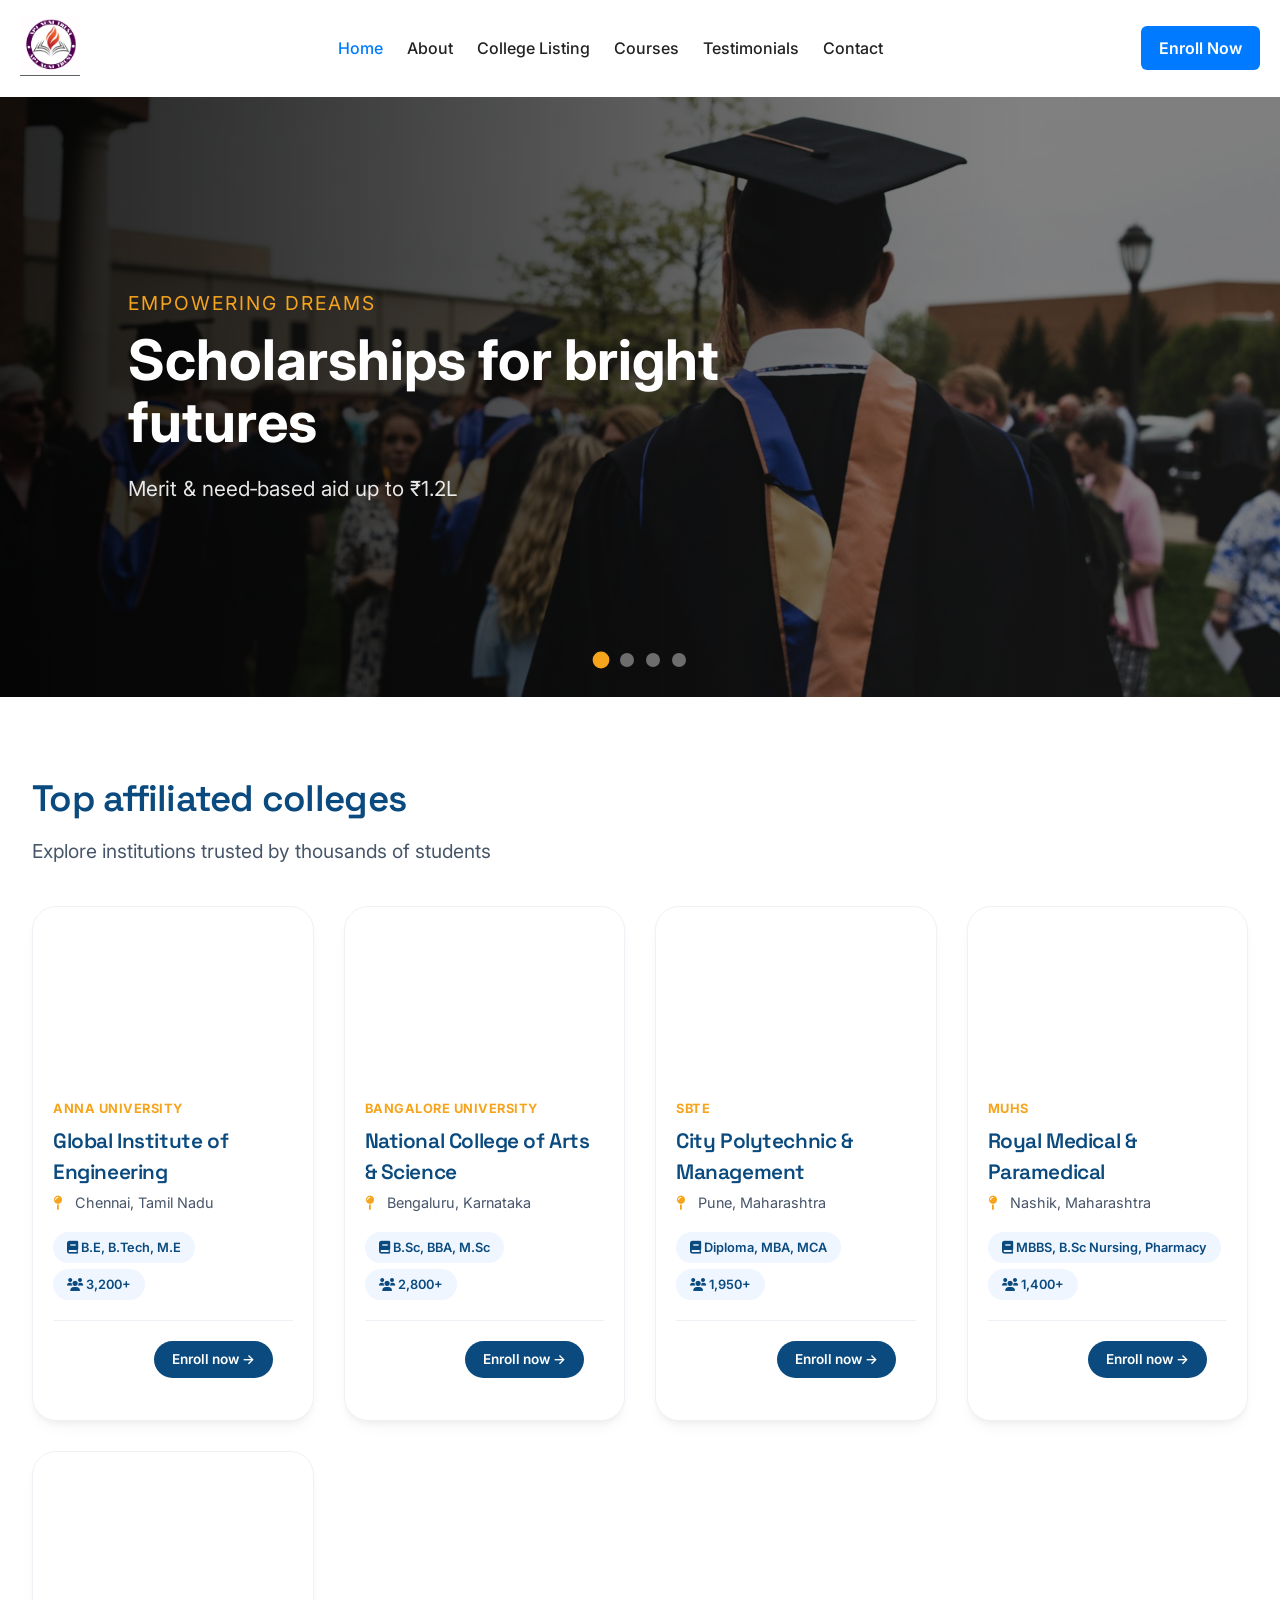
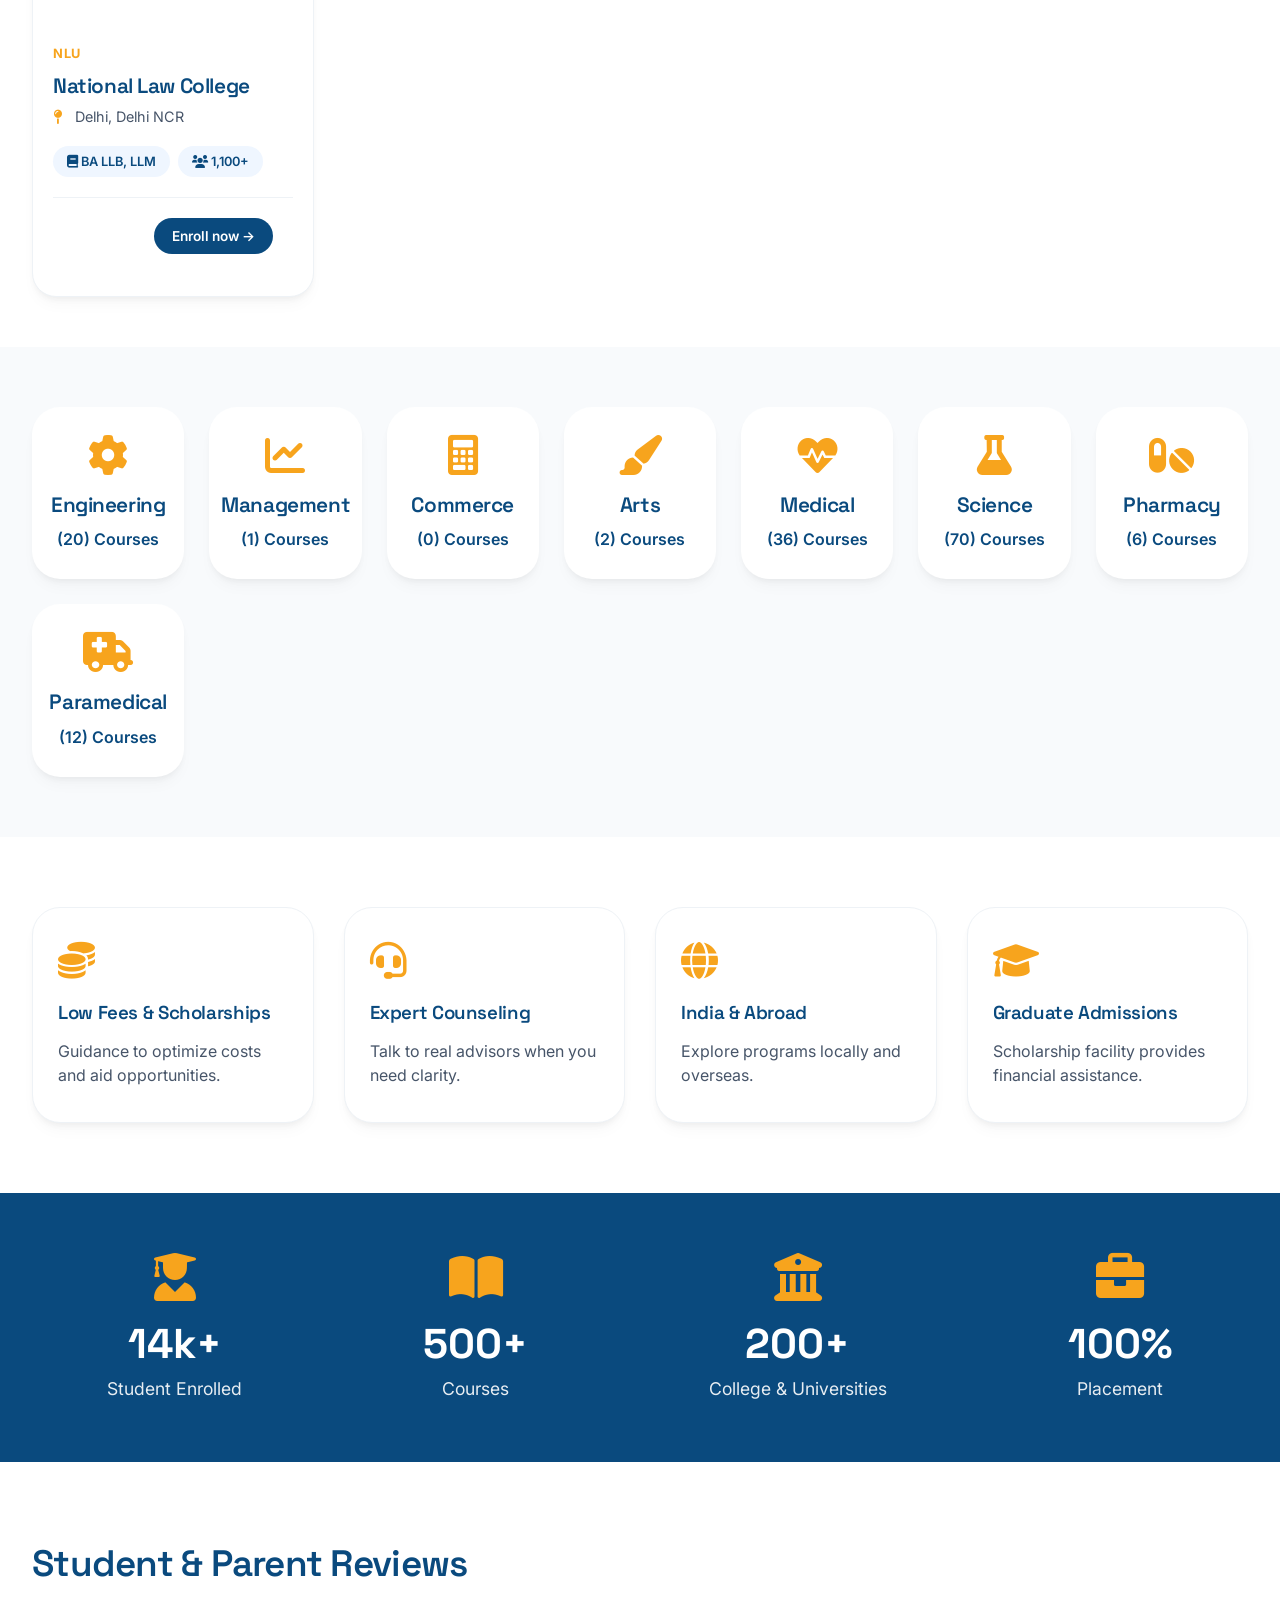
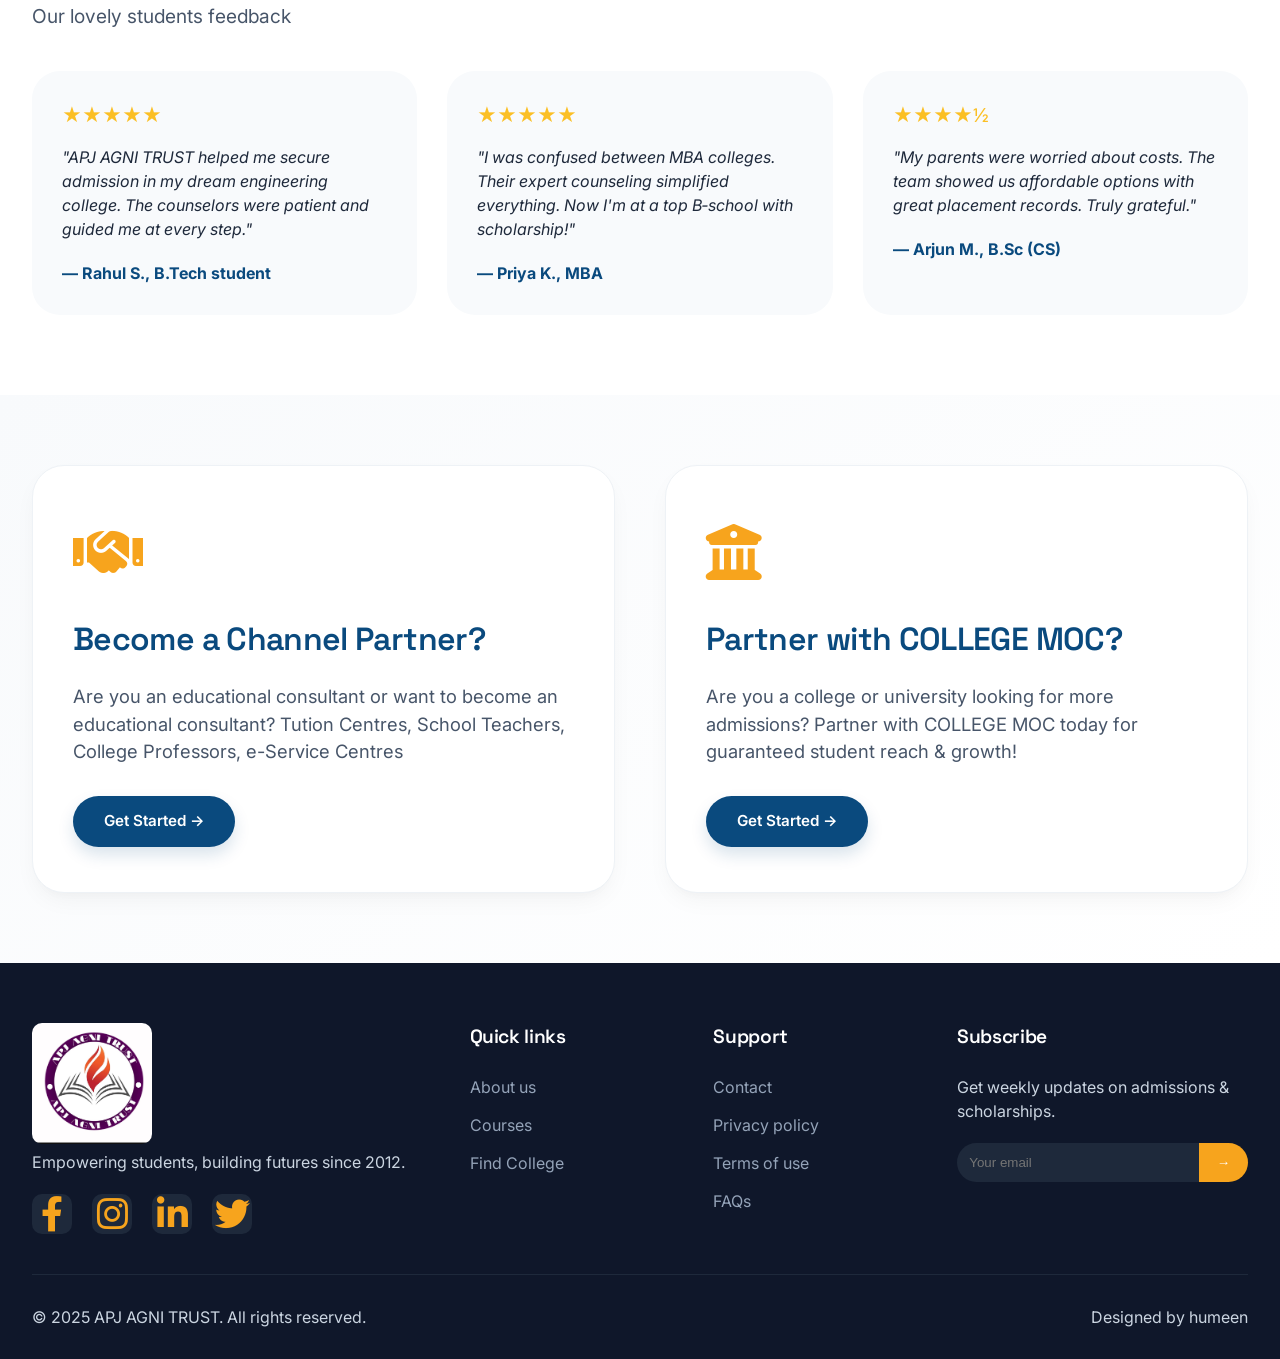
==== commit 1f79fa2a: "added image and removed x icon" ====
--- a/index.html
+++ b/index.html
@@ -107,7 +107,7 @@
             <a href="#"><i class="fab fa-facebook-f"></i></a>
             <a href="#"><i class="fab fa-instagram"></i></a>
             <a href="#"><i class="fab fa-linkedin-in"></i></a>
-            <a href="#"><i class="fab fa-x-twitter"></i></a>
+            <a href="#"><i class="fab fa-twitter"></i></a>
           </div>
         </div>
         <div class="footer-col">
@@ -155,25 +155,25 @@
         // Hero slides (image placeholders – replace with actual URLs)
         heroSlides: [
           {
-            image: "https://placehold.co/1600x900/0A4A7E/white?text=Scholarship+Fair+2025",
+            image: "./assets/img/scl.jpg",
             subtitle: "Empowering dreams",
             title: "Scholarships for bright futures",
             heading: "Merit & need‑based aid up to ₹1.2L"
           },
           {
-            image: "https://placehold.co/1600x900/F7A41D/white?text=Campus+Life",
+            image: "./assets/img/camp.jpg",
             subtitle: "500+ partner colleges",
             title: "Find your perfect campus",
             heading: "Pan India & abroad options"
           },
           {
-            image: "https://placehold.co/1600x900/0A4A7E/white?text=Expert+Counseling",
+            image: "./assets/img/env.jpg",
             subtitle: "Guidance you can trust",
             title: "One‑on‑one career counseling",
             heading: "10+ years experienced advisors"
           },
           {
-            image: "https://placehold.co/1600x900/E56B1A/white?text=Placement+Assured",
+            image: "./assets/img/job.jpg",
             subtitle: "100% placement support",
             title: "Top recruiters, dream packages",
             heading: "Average package ₹6.2 LPA"
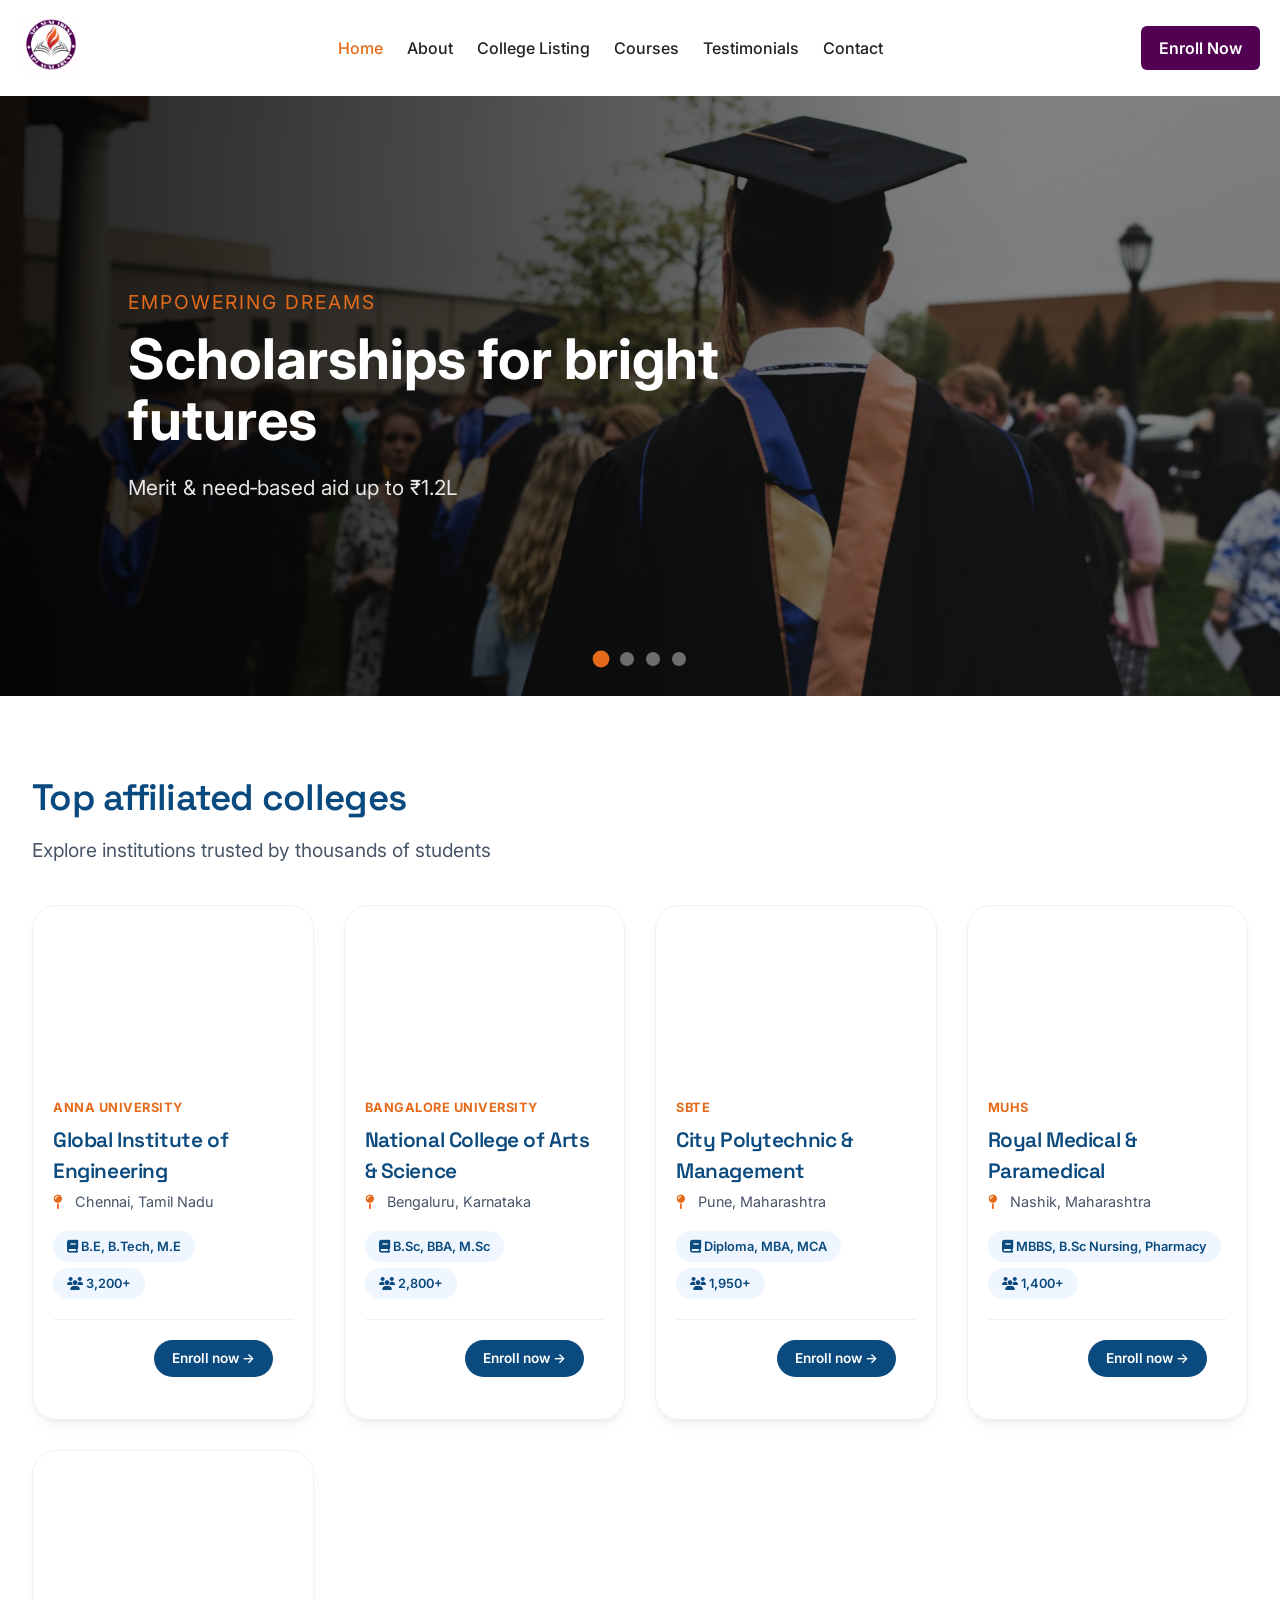
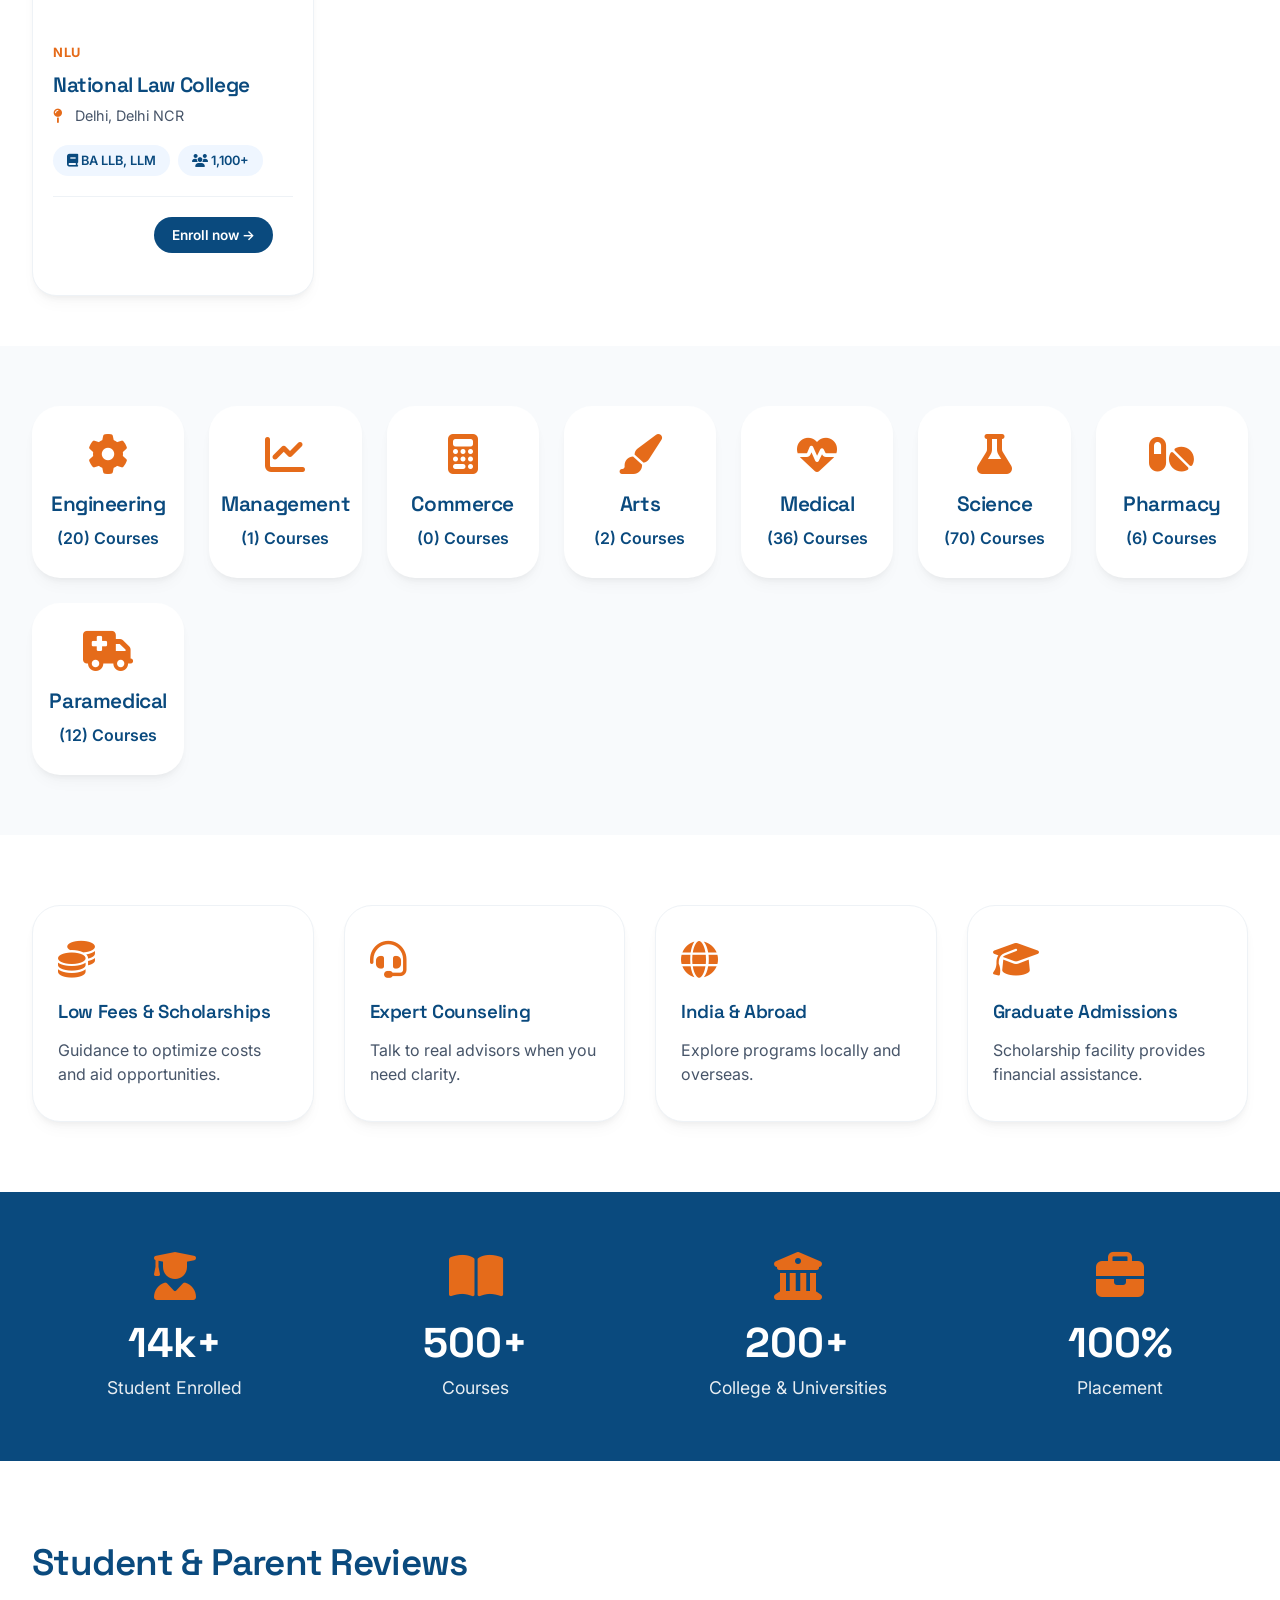
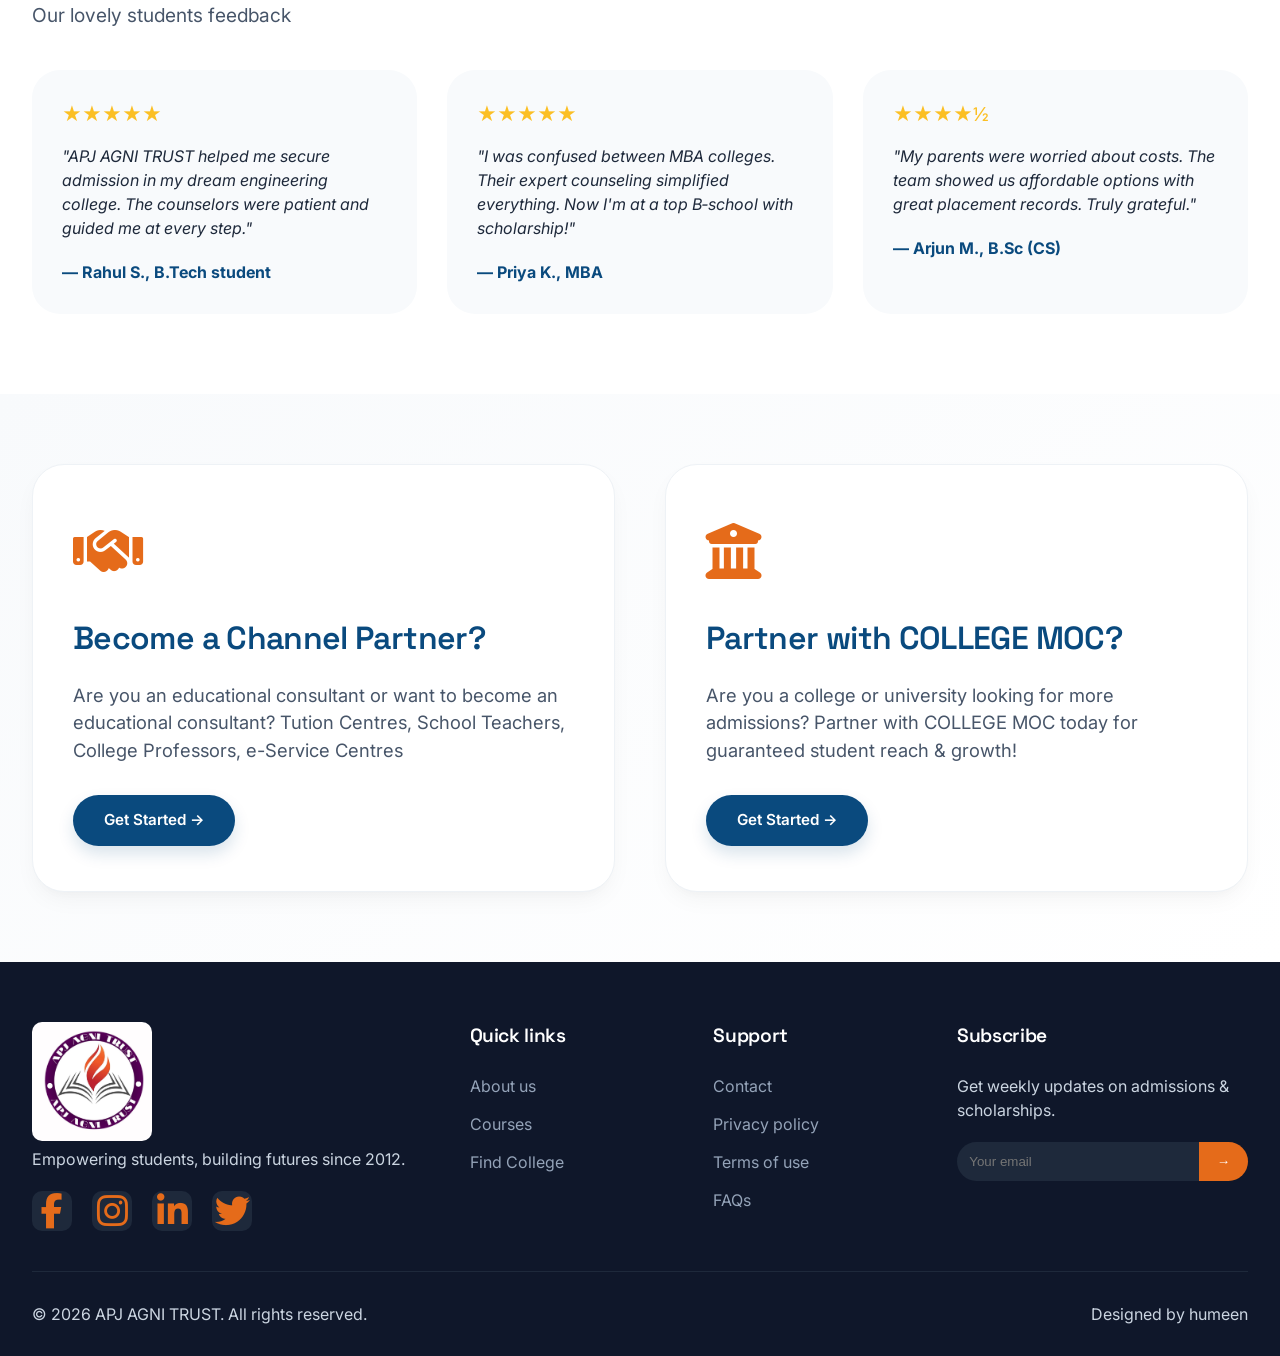
==== commit 6f937897: "fixed css edited contens" ====
--- a/index.html
+++ b/index.html
@@ -11,6 +11,7 @@
   <link
     href="https://fonts.googleapis.com/css2?family=Inter:opsz,wght@14..32,400;14..32,500;14..32,600;14..32,700&family=Space+Grotesk:wght@400;500;600;700&display=swap"
     rel="stylesheet">
+  <link rel="stylesheet" href="https://cdnjs.cloudflare.com/ajax/libs/font-awesome/6.5.1/css/all.min.css">
   <link rel="stylesheet" href="style.css">
 </head>
 
@@ -29,7 +30,7 @@
         <a href="courses.html">Courses</a>
         <a href="testimonials.html">Testimonials</a>
         <a href="contact.html">Contact</a>
-        <a href="contact.html" class="nav-cta mobile-cta">Enroll Now</a>
+        <a href="contact.html" class="nav-cta mobile-cta" style="color: #fff;">Enroll Now</a>
       </div>
 
       <a href="contact.html" class="nav-cta desktop-cta">Enroll Now</a>
@@ -139,7 +140,7 @@
         </div>
       </div>
       <div class="footer-bottom">
-        <span>© 2025 APJ AGNI TRUST. All rights reserved.</span>
+        <span>© 2026 APJ AGNI TRUST. All rights reserved.</span>
         <span>Designed by humeen</span>
       </div>
     </div>
--- a/style.css
+++ b/style.css
@@ -2,8 +2,8 @@
 /* ---------- GLOBAL & COLOR VARIABLES ---------- */
 :root {
   --primary: #0A4A7E;        /* deep trust blue */
-  --secondary: #F7A41D;       /* warm amber */
-  --accent: #E56B1A;          /* deep orange accent */
+  --secondary: #e56b1a;       /* warm amber */
+  --accent: #520052;          /* deep orange accent */
   --gray-100: #F8FAFC;
   --gray-200: #F1F5F9;
   --gray-600: #475569;
@@ -102,7 +102,6 @@
   display: flex;
   align-items: center;
   justify-content: space-between;
-  gap: 20px;
   padding: 15px 20px;
 }
 
@@ -119,12 +118,12 @@
 }
 
 .nav-links a.active {
-  color: #007bff;
+  color: #e56b1a;
 }
 
 .nav-cta {
   text-decoration: none;
-  background: #007bff;
+  background: #520052;
   color: #fff;
   padding: 10px 18px;
   border-radius: 6px;
@@ -1365,6 +1364,7 @@
   gap: 20px;
   margin-bottom: 35px;
   align-items: flex-start;
+  flex-direction: column;
 }
 .info-icon {
   width: 55px;
@@ -1492,6 +1492,20 @@
 
 /* ---------- MEDIA QUERIES (mobile responsive) ---------- */
 @media (max-width: 1000px) {
+
+  body{
+    scrollbar-width: none; /* Firefox */
+      -ms-overflow-style: none; /* IE and Edge */
+  }
+
+  *::-webkit-scrollbar {
+    display: none; /* Chrome, Safari */
+  }
+
+  *{
+    overflow-x: hidden;
+  }
+
   .listing-wrapper {
     grid-template-columns: 1fr;
   }
@@ -1501,12 +1515,25 @@
   }
 }
 @media (max-width: 900px) {
+
+  body{
+    scrollbar-width: none; /* Firefox */
+      -ms-overflow-style: none; /* IE and Edge */
+  }
+
+  *::-webkit-scrollbar {
+    display: none; /* Chrome, Safari */
+  }
+
+  *{
+    overflow-x: hidden;
+  }
+
   .navbar {
     flex-wrap: wrap;
   }
   .nav-links {
     order: 3;
-    margin-top: 15px;
     width: 100%;
     justify-content: center;
   }
@@ -1528,6 +1555,19 @@
   }
 }
 @media (max-width: 600px) {
+
+  body{
+    scrollbar-width: none; /* Firefox */
+      -ms-overflow-style: none; /* IE and Edge */
+  }
+
+  *::-webkit-scrollbar {
+    display: none; /* Chrome, Safari */
+  }
+
+  *{
+    overflow-x: hidden;
+  }
   .container {
     padding: 0 20px;
   }
